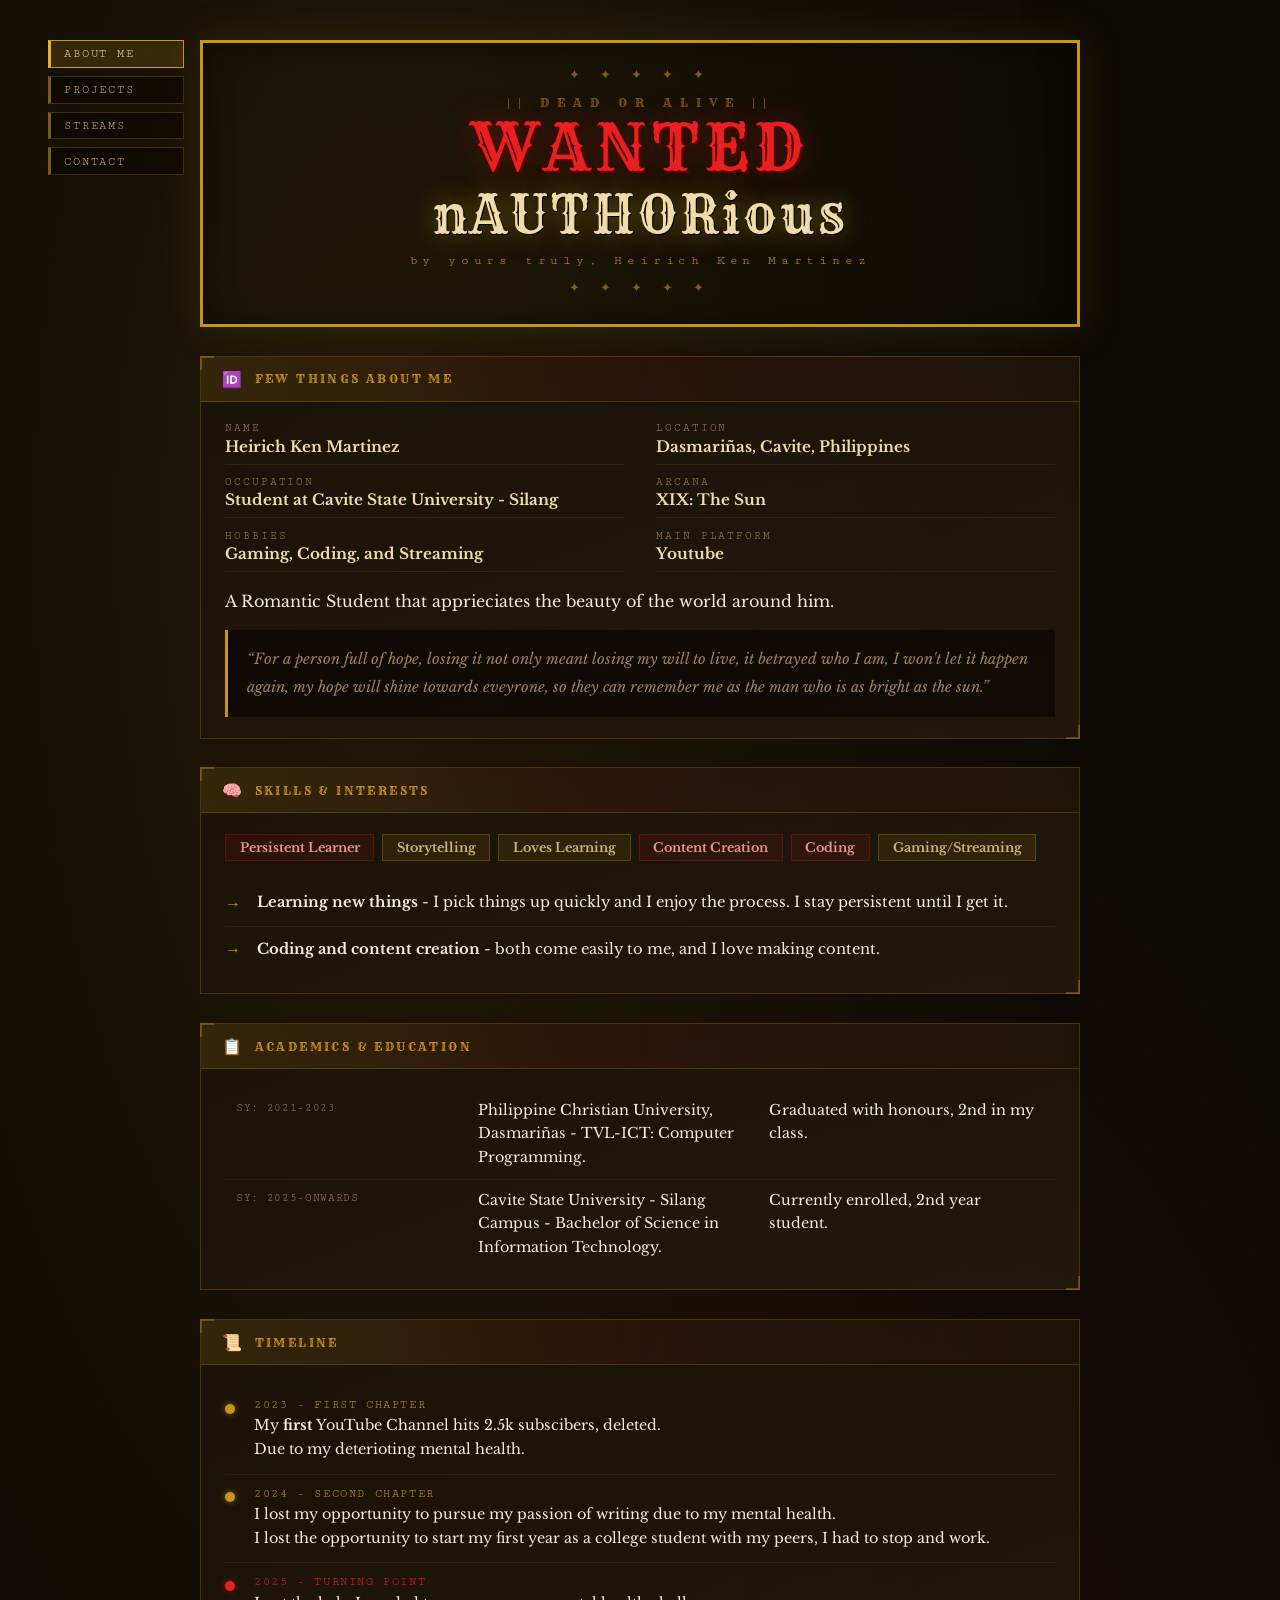
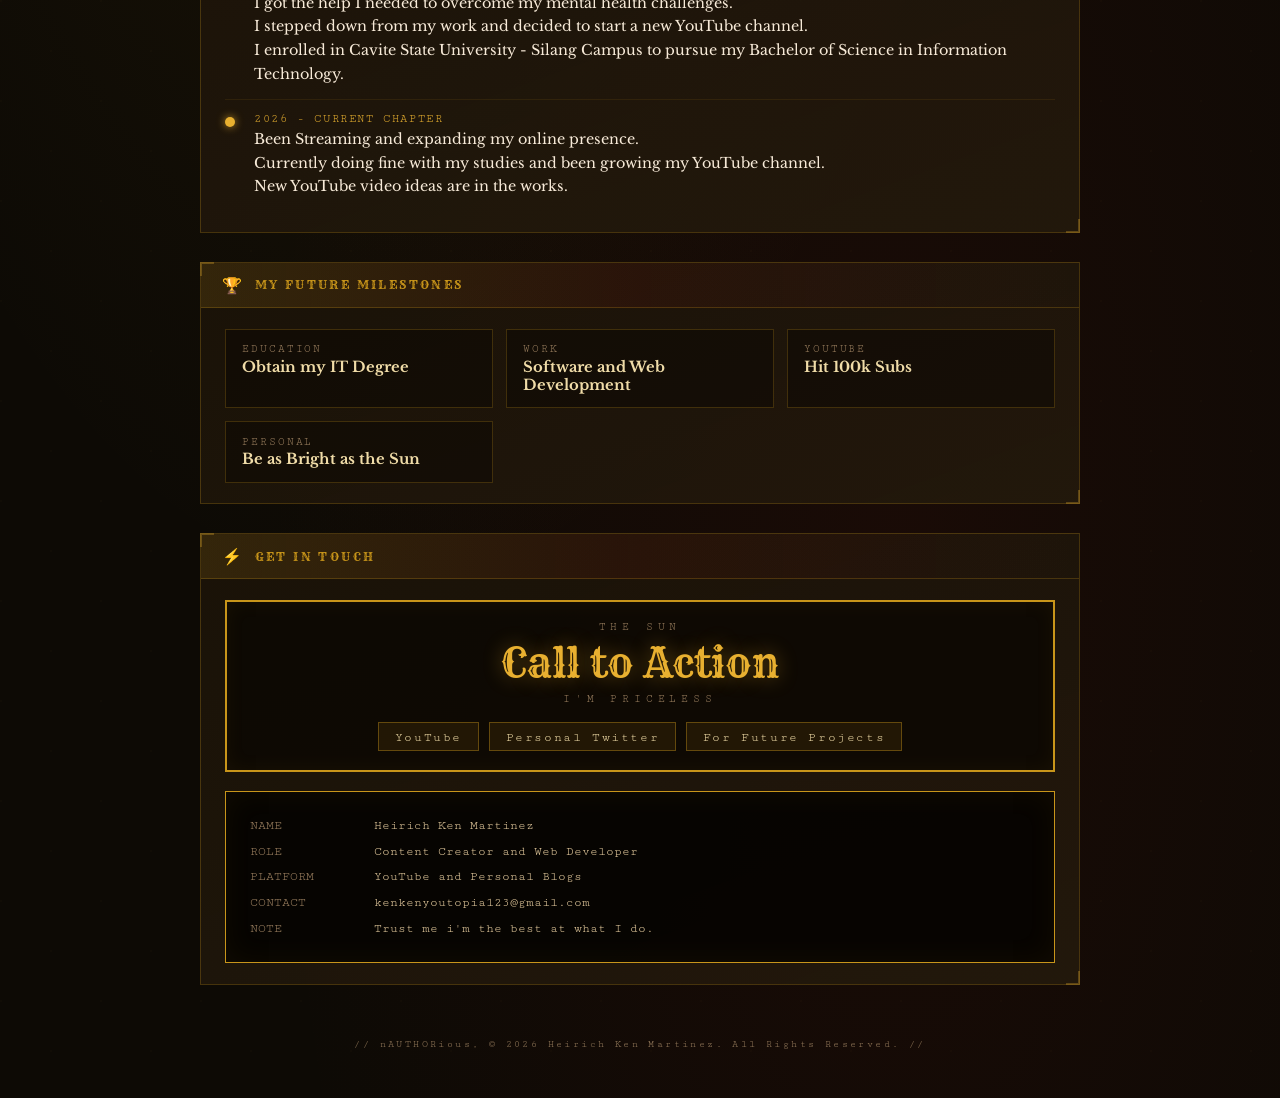
==== index.html @ 00040159 "Navigation Feature Added" ====
<!DOCTYPE html>
<html lang="en">

<head>
    <meta charset="UTF-8">
    <meta name="viewport" content="width=device-width, initial-scale=1.0">
    <title>nAUTHORious</title>
    <meta name="My Portfolio" content="Let's Start This Journey.">
    <link rel="preconnect" href="https://fonts.googleapis.com">
    <link rel="preconnect" href="https://fonts.gstatic.com" crossorigin>
    <link
        href="https://fonts.googleapis.com/css2?family=Rye&family=Libre+Baskerville:ital,wght@0,400;0,700;1,400&family=Cutive+Mono&display=swap"
        rel="stylesheet">
    <link rel="stylesheet" href="styles/style.css">
</head>

<body>
    <nav class="site-nav" aria-label="Main">
        <ul>
            <li><a href="index.html" aria-current="page">About Me</a></li>
            <li><a href="projects.html">Projects</a></li>
            <li><a href="streams.html">Streams</a></li>
            <li><a href="contact.html">Contact</a></li>
        </ul>
    </nav>
    <div class="container">

        <header class="Maker">
            <div class="tagline">|| Dead or Alive ||</div>
            <div class="Pazzaz">WANTED</div>
            <h1 class="author-title">nAUTHORious</h1>
            <div class="author">by yours truly, Heirich Ken Martinez</div>
        </header>
        <main class="stack">
            <section class="section" aria-labelledby="about-title">
                <div class="section-header">
                    <span class="section-icon" aria-hidden="true">🆔</span>
                    <h2 class="section-title" id="about-title">Few Things About Me</h2>
                </div>
                <div class="section-body">
                    <dl class="flex-grid info-grid">
                        <div class="info-row">
                            <dt class="info-label">Name</dt>
                            <dd class="info-value">Heirich Ken Martinez</dd>
                        </div>
                        <div class="info-row">
                            <dt class="info-label">Location</dt>
                            <dd class="info-value">Dasmariñas, Cavite, Philippines</dd>
                        </div>
                        <div class="info-row">
                            <dt class="info-label">Occupation</dt>
                            <dd class="info-value">Student at Cavite State University - Silang</dd>
                        </div>
                        <div class="info-row">
                            <dt class="info-label">Arcana</dt>
                            <dd class="info-value">XIX: The Sun</dd>
                        </div>
                        <div class="info-row">
                            <dt class="info-label">Hobbies</dt>
                            <dd class="info-value">Gaming, Coding, and Streaming</dd>
                        </div>
                        <div class="info-row">
                            <dt class="info-label">Main Platform</dt>
                            <dd class="info-value">Youtube</dd>
                        </div>
                    </dl>
                    <p class="body-text">A Romantic Student that apprieciates
                        the beauty of the world around him.</p>
                    <blockquote class="quote">“For a person full of hope, losing it not only meant losing my will to
                        live, it betrayed who I am, I won't let it happen again, my hope will shine towards eveyrone, so
                        they can remember me as the man who is as bright as the sun.”
                    </blockquote>
                </div>
            </section>
            <section class="section" aria-labelledby="skills-title">
                <div class="section-header">
                    <span class="section-icon" aria-hidden="true">🧠</span>
                    <h2 class="section-title" id="skills-title">Skills & Interests</h2>
                </div>
                <div class="section-body">
                    <ul class="pill-list">
                        <li class="pill pill--red">Persistent Learner</li>
                        <li class="pill">Storytelling</li>
                        <li class="pill">Loves Learning</li>
                        <li class="pill pill--red">Content Creation</li>
                        <li class="pill pill--red">Coding</li>
                        <li class="pill">Gaming/Streaming</li>
                    </ul>
                    <ul class="entry-list">
                        <li class="entry">
                            <span class="entry-bullet" aria-hidden="true">→</span>
                            <p class="entry-text"><strong>Learning new things</strong> - I pick things up quickly and I
                                enjoy the process. I stay persistent until I get it.</p>
                        </li>
                        <li class="entry">
                            <span class="entry-bullet" aria-hidden="true">→</span>
                            <p class="entry-text"><strong>Coding and content creation</strong> - both come easily to me,
                                and I love making content.</p>
                        </li>
                    </ul>
                </div>
            </section>
            <section class="section" aria-labelledby="details-title">
                <div class="section-header">
                    <span class="section-icon" aria-hidden="true">📋</span>
                    <h2 class="section-title" id="details-title">Academics & Education</h2>
                </div>
                <div class="section-body">
                    <dl class="spec-list">
                        <div class="spec-row">
                            <dt class="spec-key">SY: 2021-2023</dt>
                            <dd class="spec-val">Philippine Christian University, Dasmariñas - TVL-ICT: Computer
                                Programming.
                            </dd>
                            <dd class="spec-val">Graduated with honours, 2nd in my class.</dd>
                        </div>
                        <div class="spec-row">
                            <dt class="spec-key">SY: 2025-Onwards</dt>
                            <dd class="spec-val">Cavite State University - Silang Campus - Bachelor of Science in
                                Information Technology.</dd>
                            <dd class="spec-val">Currently enrolled, 2nd year student.</dd>
                        </div>
                    </dl>
                </div>
            </section>
            <section class="section" aria-labelledby="timeline-title">
                <div class="section-header">
                    <span class="section-icon" aria-hidden="true">📜</span>
                    <h2 class="section-title" id="timeline-title">Timeline</h2>
                </div>
                <div class="section-body">
                    <ol class="timeline">
                        <li class="timeline-item">
                            <span class="timeline-dot" aria-hidden="true"></span>
                            <div class="timeline-content">
                                <p class="timeline-label">2023 - First chapter</p>
                                <p class="timeline-desc">My <strong>first</strong> YouTube Channel hits 2.5k subscibers,
                                    deleted.</p>
                                <p class="timeline-desc">Due to my deterioting mental health.</p>
                            </div>
                        </li>
                        <li class="timeline-item">
                            <span class="timeline-dot" aria-hidden="true"></span>
                            <div class="timeline-content">
                                <p class="timeline-label">2024 - Second chapter</p>
                                <p class="timeline-desc">I lost my opportunity to pursue my passion of writing due to my
                                    mental health.</p>
                                <p class="timeline-desc">I lost the opportunity to start my first year as a college
                                    student with my peers, I had to stop and work.</p>
                            </div>
                        </li>
                        <li class="timeline-item timeline-item--red">
                            <span class="timeline-dot" aria-hidden="true"></span>
                            <div class="timeline-content">
                                <p class="timeline-label">2025 - Turning point</p>
                                <p class="timeline-desc">I got the help I needed to overcome my mental health
                                    challenges.</p>
                                <p class="timeline-desc">I stepped down from my work and decided to start a new YouTube
                                    channel.</p>
                                <p class="timeline-desc">I enrolled in Cavite State University - Silang Campus to pursue
                                    my Bachelor of Science in Information Technology.</p>
                            </div>
                        </li>
                        <li class="timeline-item timeline-item--bright">
                            <span class="timeline-dot" aria-hidden="true"></span>
                            <div class="timeline-content">
                                <p class="timeline-label">2026 - Current chapter</p>
                                <p class="timeline-desc">Been Streaming and expanding my online presence.</p>
                                <p class="timeline-desc">Currently doing fine with my studies and been growing my
                                    YouTube channel.</p>
                                <p class="timeline-desc">New YouTube video ideas are in the works.</p>
                            </div>
                        </li>
                    </ol>
                </div>
            </section>
            <section class="section" aria-labelledby="milestones-title">
                <div class="section-header">
                    <span class="section-icon" aria-hidden="true">🏆</span>
                    <h2 class="section-title" id="milestones-title">My Future Milestones</h2>
                </div>
                <div class="section-body">
                    <div class="flex-grid cols-3">
                        <div class="stat-card">
                            <p class="stat-label">Education</p>
                            <p class="stat-value">Obtain my IT Degree</p>
                        </div>
                        <div class="stat-card">
                            <p class="stat-label">Work</p>
                            <p class="stat-value">Software and Web Development</p>
                        </div>
                        <div class="stat-card">
                            <p class="stat-label">YouTube</p>
                            <p class="stat-value">Hit 100k Subs</p>
                        </div>
                        <div class="stat-card">
                            <p class="stat-label">Personal</p>
                            <p class="stat-value">Be as Bright as the Sun</p>
                        </div>
                    </div>
                </div>
            </section>
            <section class="section" aria-labelledby="contact-title">
                <div class="section-header">
                    <span class="section-icon" aria-hidden="true">⚡</span>
                    <h2 class="section-title" id="contact-title">Get in Touch</h2>
                </div>
                <div class="section-body">
                    <div class="cta-card">
                        <p class="cta-label">The Sun</p>
                        <p class="cta-title">Call to Action</p>
                        <p class="cta-label">I'm Priceless</p>
                        <div class="link-row">
                            <a class="link-btn" href="https://www.youtube.com/@nAUTHORious" target="_blank"
                                rel="noopener noreferrer">YouTube</a>
                            <a class="link-btn" href="https://x.com/The_Author_Ruin" target="_blank"
                                rel="noopener noreferrer">Personal Twitter</a>
                            <a class="link-btn" href="https://github.com/nAUTHORious" target="_blank"
                                rel="noopener noreferrer">For Future Projects</a>
                        </div>
                    </div>
                    <dl class="ref-card">
                        <div class="ref-row">
                            <dt class="ref-key">Name</dt>
                            <dd class="ref-val">Heirich Ken Martinez</dd>
                        </div>
                        <div class="ref-row">
                            <dt class="ref-key">Role</dt>
                            <dd class="ref-val">Content Creator and Web Developer</dd>
                        </div>
                        <div class="ref-row">
                            <dt class="ref-key">Platform</dt>
                            <dd class="ref-val">YouTube and Personal Blogs</dd>
                        </div>
                        <div class="ref-row">
                            <dt class="ref-key">Contact</dt>
                            <dd class="ref-val">kenkenyoutopia123@gmail.com</dd>
                        </div>
                        <div class="ref-row">
                            <dt class="ref-key">Note</dt>
                            <dd class="ref-val">Trust me i'm the best at what I do.</dd>
                        </div>
                    </dl>
                </div>
            </section>
        </main>
        <footer class="footer">// nAUTHORious, © 2026 Heirich Ken Martinez. All Rights Reserved. //</footer>
    </div>
</body>

</html>
---- styles/style.css ----
:root {
    --parchment-dark: #0d0a05;
    --parchment-mis: #1a1208;
    --parchment-panel: #2c1f0e;
    --gold: #c8951a;
    --gold-bright: #e8b030;
    --gold-dim: #7a5c18;
    --cream: #f0dca8;
    --cream-dim: #c8b07a;
    --cream-soft: #e8cea0;
    --ink: #f7ead8;
    --ink-dim: #9c8060;
    --red: #c01818;
    --red-bright: #e82020;
    --red-soft: #e89090;
    --border: rgba(200, 149, 26, 0.25);

    --font-display: 'Rye', Georgia, serif;
    --font-body: 'Libre Baskerville', Georgia, serif;
    --font-mono: 'Cutive Mono', 'Courier New', monospace;

    --max-width: 880px;
    --gap: 1.8rem;
}


@media (max-width: 720px) {
    .flex-grid.cols-3 {
        --cols: 2;
    }
}

@media (min-width: 1200px) {
    body {
        padding-top: 2.5rem;
    }

    nav.site-nav {
        position: fixed;
        top: 2.5rem;
        left: calc(50% - var(--max-width) / 2 - 1rem - 8.5rem);
        width: 8.5rem;
        margin: 0;
    }

    nav.site-nav ul {
        flex-direction: column;
        flex-wrap: nowrap;
        justify-content: flex-start;
    }
}

@media (min-width: 1280px) {
    body {
        padding-top: 2.5rem;
    }

    .site-nav {
        position: fixed;
        top: 2.5rem;
        left: calc(50% - var(--max-width) / 2 - 1.5rem - 9.5rem);
        width: 9.5rem;
        margin: 0;
        padding: 0;
        overflow: visible;
        border: 0;
        background: none;
    }

    .site-nav ul {
        flex-direction: column;
        width: auto;
        margin: 0;
    }

    .section {
        scroll-margin-top: 1rem;
    }
}

@media (max-width: 520px) {

    .flex-grid,
    .flex-grid.cols-3 {
        --cols: 1;
    }

    .section-body {
        padding: 1rem;
    }

    .banner-subtitle,
    .banner-tagline {
        letter-spacing: 0.15rem;
    }
}

@media (prefers-reduced-motion: reduce) {
    html {
        scroll-behavior: auto;
    }

    * {
        transition: none !important;
    }
}

*,
*::before,
*::after {
    margin: 0;
    padding: 0;
    box-sizing: border-box;
}

html {
    scroll-behavior: smooth;
}

body {
    display: flex;
    flex-direction: column;
    min-height: 100vh;
    padding: 2.5rem 1rem;
    background-color: var(--parchment-dark);
    background-image:
        radial-gradient(ellipse at 30% 20%, rgba(200, 149, 26, 0.1) 0%, transparent 55%),
        radial-gradient(ellipse at 70% 80%, rgba(192, 24, 24, 0.07) 0%, transparent 50%),
        url("data:image/svg+xml,%3Csvg width='100' height='100' viewBox='0 0 100 100' xmlns='http://www.w3.org/2000/svg'%3E%3Cg fill='%23c8951a' fill-opacity='0.02'%3E%3Crect x='0' y='0' width='2' height='2'/%3E%3Crect x='50' y='50' width='2' height='2'/%3E%3C/g%3E%3C/svg%3E");
    color: var(--ink);
    font-family: var(--font-body);
    overflow-wrap: break-word;
    padding-top: 0;
}

nav.site-nav a {
    background: transparent;
}

/* ---------- Navigation ---------- */
/* Default (mobile and tablet): normal bar at the top, transparent */
body {
    padding-top: 1rem;
}

nav.site-nav {
    position: static;
    margin: 0 0 1.5rem;
    padding: 0;
    border: 0;
    background: transparent;
}

nav.site-nav ul {
    display: flex;
    flex-wrap: wrap;
    justify-content: center;
    gap: 0.5rem;
    list-style: none;
}

nav.site-nav a {
    display: block;
    padding: 0.4rem 0.8rem;
    border: 1px solid var(--border);
    border-left: 3px solid var(--gold-dim);
    background: rgba(10, 7, 2, 0.6);
    font-family: var(--font-mono);
    font-size: 0.75rem;
    letter-spacing: 0.12rem;
    text-transform: uppercase;
    text-decoration: none;
    white-space: nowrap;
    color: var(--cream-dim);
    transition: background 0.2s, border-color 0.2s, color 0.2s;
}

nav.site-nav a:hover,
nav.site-nav a:focus-visible {
    border-color: var(--gold);
    border-left-color: var(--gold-bright);
    background: rgba(200, 149, 26, 0.12);
    color: var(--cream);
}

nav.site-nav a[aria-current="page"] {
    border-color: var(--gold);
    border-left-color: var(--gold-bright);
    background: rgba(200, 149, 26, 0.18);
    color: var(--cream);
}

/* Desktop: sidebar in the left margin */
@media (min-width: 1200px) {
    body {
        padding-top: 2.5rem;
    }

    nav.site-nav {
        position: fixed;
        top: 2.5rem;
        left: calc(50% - var(--max-width) / 2 - 1rem - 8.5rem);
        width: 8.5rem;
        margin: 0;
    }

    nav.site-nav ul {
        flex-direction: column;
        flex-wrap: nowrap;
        justify-content: flex-start;
    }
}

*,
*::before,
*::after {
    margin: 0;
    padding: 0;
    box-sizing: border-box;
}

html {
    scroll-behavior: smooth;
}

body {
    display: flex;
    flex-direction: column;
    min-height: 100vh;
    padding: 2.5rem 1rem;
    background-color: var(--parchment-dark);
    background-image:
        radial-gradient(ellipse at 30% 20%, rgba(200, 149, 26, 0.1) 0%, transparent 55%),
        radial-gradient(ellipse at 70% 80%, rgba(192, 24, 24, 0.07) 0%, transparent 50%),
        url("data:image/svg+xml,%3Csvg width='100' height='100' viewBox='0 0 100 100' xmlns='http://www.w3.org/2000/svg'%3E%3Cg fill='%23c8951a' fill-opacity='0.02'%3E%3Crect x='0' y='0' width='2' height='2'/%3E%3Crect x='50' y='50' width='2' height='2'/%3E%3C/g%3E%3C/svg%3E");
    color: var(--ink);
    font-family: var(--font-body);
    overflow-wrap: break-word;
}

.container,
.stack {
    display: flex;
    flex-direction: column;
    gap: var(--gap);
}

.container {
    flex: 1;
    width: 100%;
    max-width: var(--max-width);
    margin: 0 auto;
}

a {
    color: var(--gold-bright);
}

a:hover {
    color: var(--cream);
}

:focus-visible {
    outline: 2px solid var(--gold-bright);
    outline-offset: 3px;
}

img {
    display: block;
    max-width: 100%;
    height: auto;
}

.flex-grid {
    --cols: 2;
    --gap-x: 0.8rem;
    --gap-y: 0.8rem;
    display: flex;
    flex-wrap: wrap;
    gap: var(--gap-y) var(--gap-x);
}

.flex-grid.cols-3 {
    --cols: 3;
}

.flex-grid>* {
    flex: 0 0 calc((100% - (var(--cols) - 1) * var(--gap-x)) / var(--cols));
    min-width: 0;
}

.Maker {
    display: flex;
    flex-direction: column;
    align-items: center;
    text-align: center;
    padding: 1.5rem 1rem 1.8rem;
    border: 3px solid var(--gold);
    background: linear-gradient(180deg, var(--parchment-panel), var(--parchment-mid));
    box-shadow: 0 0 40px rgba(200, 149, 26, 0.15), inset 0 0 30px rgba(0, 0, 0, 0.4);
}

.Maker::before,
.Maker::after {
    content: '✦ ✦ ✦ ✦ ✦';
    content: '✦ ✦ ✦ ✦ ✦' / '';
    font-size: 0.8rem;
    letter-spacing: 0.5rem;
    color: var(--gold);
    opacity: 0.6;
}

.Maker::before {
    margin-bottom: 0.8rem;
}

.Maker::after {
    margin-top: 0.8rem;
}

.tagline {
    margin-bottom: 0.3rem;
    font-family: var(--font-display);
    font-size: 0.75rem;
    letter-spacing: 0.5rem;
    text-transform: uppercase;
    color: var(--gold-dim);
}

.Pazzaz {
    margin-bottom: 0.2rem;
    font-family: var(--font-display);
    font-size: clamp(2rem, 8vw, 4rem);
    line-height: 1;
    letter-spacing: 0.08em;
    color: var(--red-bright);
    text-shadow: 2px 2px 0 #600, 0 0 30px rgba(200, 24, 24, 0.4);
}

.author-title {
    font-family: var(--font-display);
    font-size: clamp(1.8rem, 5vw, 3.2rem);
    font-weight: 400;
    letter-spacing: 0.06em;
    color: var(--cream);
    text-shadow: 1px 1px 0 #000, 0 0 25px rgba(200, 149, 26, 0.5);
}

.author {
    margin-top: 0.4rem;
    font-family: var(--font-mono);
    font-size: 0.8rem;
    letter-spacing: 0.3rem;
    color: var(--gold);
}

.section {
    position: relative;
    border: 1px solid var(--border);
    background: linear-gradient(160deg, rgba(26, 18, 8, 0.95), rgba(36, 26, 12, 0.85));
    transition: box-shadow 0.3s;
}

.section:hover {
    box-shadow: 0 0 20px rgba(200, 149, 26, 0.1);
}

.section::before,
.section::after {
    content: '';
    position: absolute;
    width: 14px;
    height: 14px;
    border: solid var(--gold-bright);
    opacity: 0.3;
    transition: opacity 0.3s;
    pointer-events: none;
}

.section::before {
    top: -1px;
    left: -1px;
    border-width: 2px 0 0 2px;
}

.section::after {
    bottom: -1px;
    right: -1px;
    border-width: 0 2px 2px 0;
}

.section:hover::before,
.section:hover::after {
    opacity: 1;
}

.section-header {
    display: flex;
    align-items: center;
    gap: 0.8rem;
    padding: 0.75rem 1.3rem;
    border-bottom: 1px solid var(--border);
    background: linear-gradient(90deg, rgba(200, 149, 26, 0.15), rgba(192, 24, 24, 0.08), transparent);
}

.section-icon {
    flex-shrink: 0;
    font-size: 1rem;
}

.section-title {
    font-family: var(--font-display);
    font-size: 0.75rem;
    font-weight: 400;
    letter-spacing: 0.15rem;
    text-transform: uppercase;
    color: var(--gold);
}

.badge {
    margin-left: auto;
    padding: 0.15rem 0.5rem;
    border: 1px solid rgba(232, 176, 48, 0.4);
    background: rgba(232, 176, 48, 0.1);
    font-family: var(--font-mono);
    font-size: 0.65rem;
    letter-spacing: 0.15rem;
    text-transform: uppercase;
    color: var(--gold-bright);
}

.section-body {
    display: flex;
    flex-direction: column;
    gap: 1.2rem;
    padding: 1.3rem 1.5rem;
}

.info-grid {
    --gap-x: 2rem;
    --gap-y: 0.7rem;
}

.info-row {
    padding-bottom: 0.5rem;
    border-bottom: 1px solid rgba(200, 149, 26, 0.12);
}

.info-label,
.stat-label,
.spec-key {
    font-family: var(--font-mono);
    font-size: 0.7rem;
    letter-spacing: 0.12rem;
    text-transform: uppercase;
    color: var(--ink-dim);
}

.info-label,
.stat-label {
    margin-bottom: 0.15rem;
}

.info-value {
    font-size: 0.95rem;
    font-weight: 700;
    color: var(--cream);
}

.quote {
    padding: 1rem 1.2rem;
    border-left: 3px solid var(--gold);
    background: rgba(5, 3, 1, 0.6);
    font-size: 0.92rem;
    font-style: italic;
    line-height: 1.85;
    color: var(--ink-dim);
}

.pill-list {
    display: flex;
    flex-wrap: wrap;
    gap: 0.5rem;
    list-style: none;
}

.pill {
    padding: 0.3rem 0.85rem;
    border: 1px solid rgba(200, 149, 26, 0.3);
    background: rgba(200, 149, 26, 0.1);
    font-size: 0.8rem;
    font-weight: 700;
    color: var(--cream-dim);
    transition: background 0.2s, border-color 0.2s, color 0.2s;
}

.pill:hover {
    border-color: var(--gold);
    background: rgba(200, 149, 26, 0.2);
    color: var(--cream);
}

.pill--red {
    border-color: rgba(192, 24, 24, 0.3);
    background: rgba(192, 24, 24, 0.1);
    color: var(--red-soft);
}

.pill--red:hover {
    border-color: var(--red-bright);
    background: rgba(192, 24, 24, 0.2);
    color: var(--red-soft);
}

.entry-list {
    display: flex;
    flex-direction: column;
    list-style: none;
}

.entry {
    display: flex;
    gap: 1rem;
    padding: 0.65rem 0;
    border-bottom: 1px solid rgba(200, 149, 26, 0.1);
}

.entry:last-child {
    border-bottom: none;
}

.entry-bullet {
    flex-shrink: 0;
    margin-top: 0.15rem;
    color: var(--gold);
}

.entry-text {
    flex: 1 1 0;
    min-width: 0;
    font-size: 0.92rem;
    line-height: 1.7;
}

.spec-list {
    display: flex;
    flex-direction: column;
}

.spec-row {
    display: flex;
    flex-wrap: wrap;
    gap: 0.2rem 1rem;
    padding: 0.55rem 0.7rem;
    border-bottom: 1px solid rgba(200, 149, 26, 0.08);
    line-height: 1.65;
}

.spec-row:last-child {
    border-bottom: none;
}

.spec-key {
    flex: 0 0 28%;
    min-width: 8rem;
    letter-spacing: 0.04rem;
}

.spec-val {
    flex: 1 1 14rem;
    font-size: 0.9rem;
}

/* timeline: add --red or --bright to an item for an accent dot */
.timeline {
    display: flex;
    flex-direction: column;
    list-style: none;
}

.timeline-item {
    display: flex;
    gap: 1.2rem;
    padding: 0.75rem 0;
    border-bottom: 1px solid rgba(200, 149, 26, 0.1);
}

.timeline-item:last-child {
    border-bottom: none;
}

.timeline-dot {
    flex-shrink: 0;
    width: 10px;
    height: 10px;
    margin-top: 0.35rem;
    border-radius: 50%;
    background: var(--gold);
    box-shadow: 0 0 6px rgba(200, 149, 26, 0.6);
}

.timeline-content {
    flex: 1 1 0;
    min-width: 0;
}

.timeline-label {
    margin-bottom: 0.2rem;
    font-family: var(--font-mono);
    font-size: 0.75rem;
    letter-spacing: 0.1rem;
    text-transform: uppercase;
    color: var(--gold);
}

.timeline-desc {
    font-size: 0.9rem;
    line-height: 1.65;
}

.timeline-item--red .timeline-dot {
    background: var(--red-bright);
    box-shadow: 0 0 6px rgba(200, 24, 24, 0.6);
}

.timeline-item--red .timeline-label {
    color: var(--red-bright);
}

.timeline-item--bright .timeline-dot {
    background: var(--gold-bright);
    box-shadow: 0 0 8px rgba(232, 176, 48, 0.8);
}

.timeline-item--bright .timeline-label {
    color: var(--gold-bright);
}

.stat-card {
    padding: 0.85rem 1rem;
    border: 1px solid var(--border);
    background: rgba(10, 7, 2, 0.5);
}

.stat-value {
    font-size: 0.92rem;
    font-weight: 700;
    color: var(--cream);
}

.cta-card {
    display: flex;
    flex-direction: column;
    align-items: center;
    gap: 0.3rem;
    padding: 1.2rem 1.5rem;
    border: 2px solid var(--gold);
    background: rgba(10, 7, 2, 0.8);
    box-shadow: inset 0 0 20px rgba(200, 149, 26, 0.06);
    text-align: center;
}

.cta-label {
    font-family: var(--font-mono);
    font-size: 0.7rem;
    letter-spacing: 0.3rem;
    text-transform: uppercase;
    color: var(--ink-dim);
}

.cta-title {
    font-family: var(--font-display);
    font-size: clamp(1.5rem, 4vw, 2.5rem);
    color: var(--gold-bright);
    text-shadow: 0 0 20px rgba(232, 176, 48, 0.4);
}

.link-row {
    display: flex;
    flex-wrap: wrap;
    justify-content: center;
    gap: 0.6rem;
    margin-top: 0.8rem;
}

.link-btn {
    padding: 0.4rem 1rem;
    border: 1px solid rgba(200, 149, 26, 0.4);
    background: rgba(200, 149, 26, 0.1);
    font-family: var(--font-mono);
    font-size: 0.8rem;
    letter-spacing: 0.1rem;
    text-decoration: none;
    color: var(--cream);
    transition: background 0.2s, border-color 0.2s;
}

.link-btn:hover {
    border-color: var(--gold-bright);
    background: rgba(200, 149, 26, 0.25);
    color: var(--cream);
}

.ref-card {
    display: flex;
    flex-direction: column;
    padding: 1.3rem 1.5rem;
    border: 1px solid var(--gold);
    background: rgba(5, 3, 1, 0.92);
    box-shadow: inset 0 0 30px rgba(200, 149, 26, 0.06);
    font-family: var(--font-mono);
    font-size: 0.8rem;
    line-height: 2;
}

.ref-row {
    display: flex;
    flex-wrap: wrap;
    gap: 0 1.5ch;
}

.ref-key {
    flex: 0 0 14ch;
    text-transform: uppercase;
    color: var(--ink-dim);
}

.ref-val {
    flex: 1 1 20ch;
    min-width: 0;
    color: var(--cream-soft);
}

.footer {
    margin-top: auto;
    padding: 1.5rem 0 0.5rem;
    text-align: center;
    font-family: var(--font-mono);
    font-size: 0.65rem;
    letter-spacing: 0.15rem;
    color: var(--ink-dim);
}
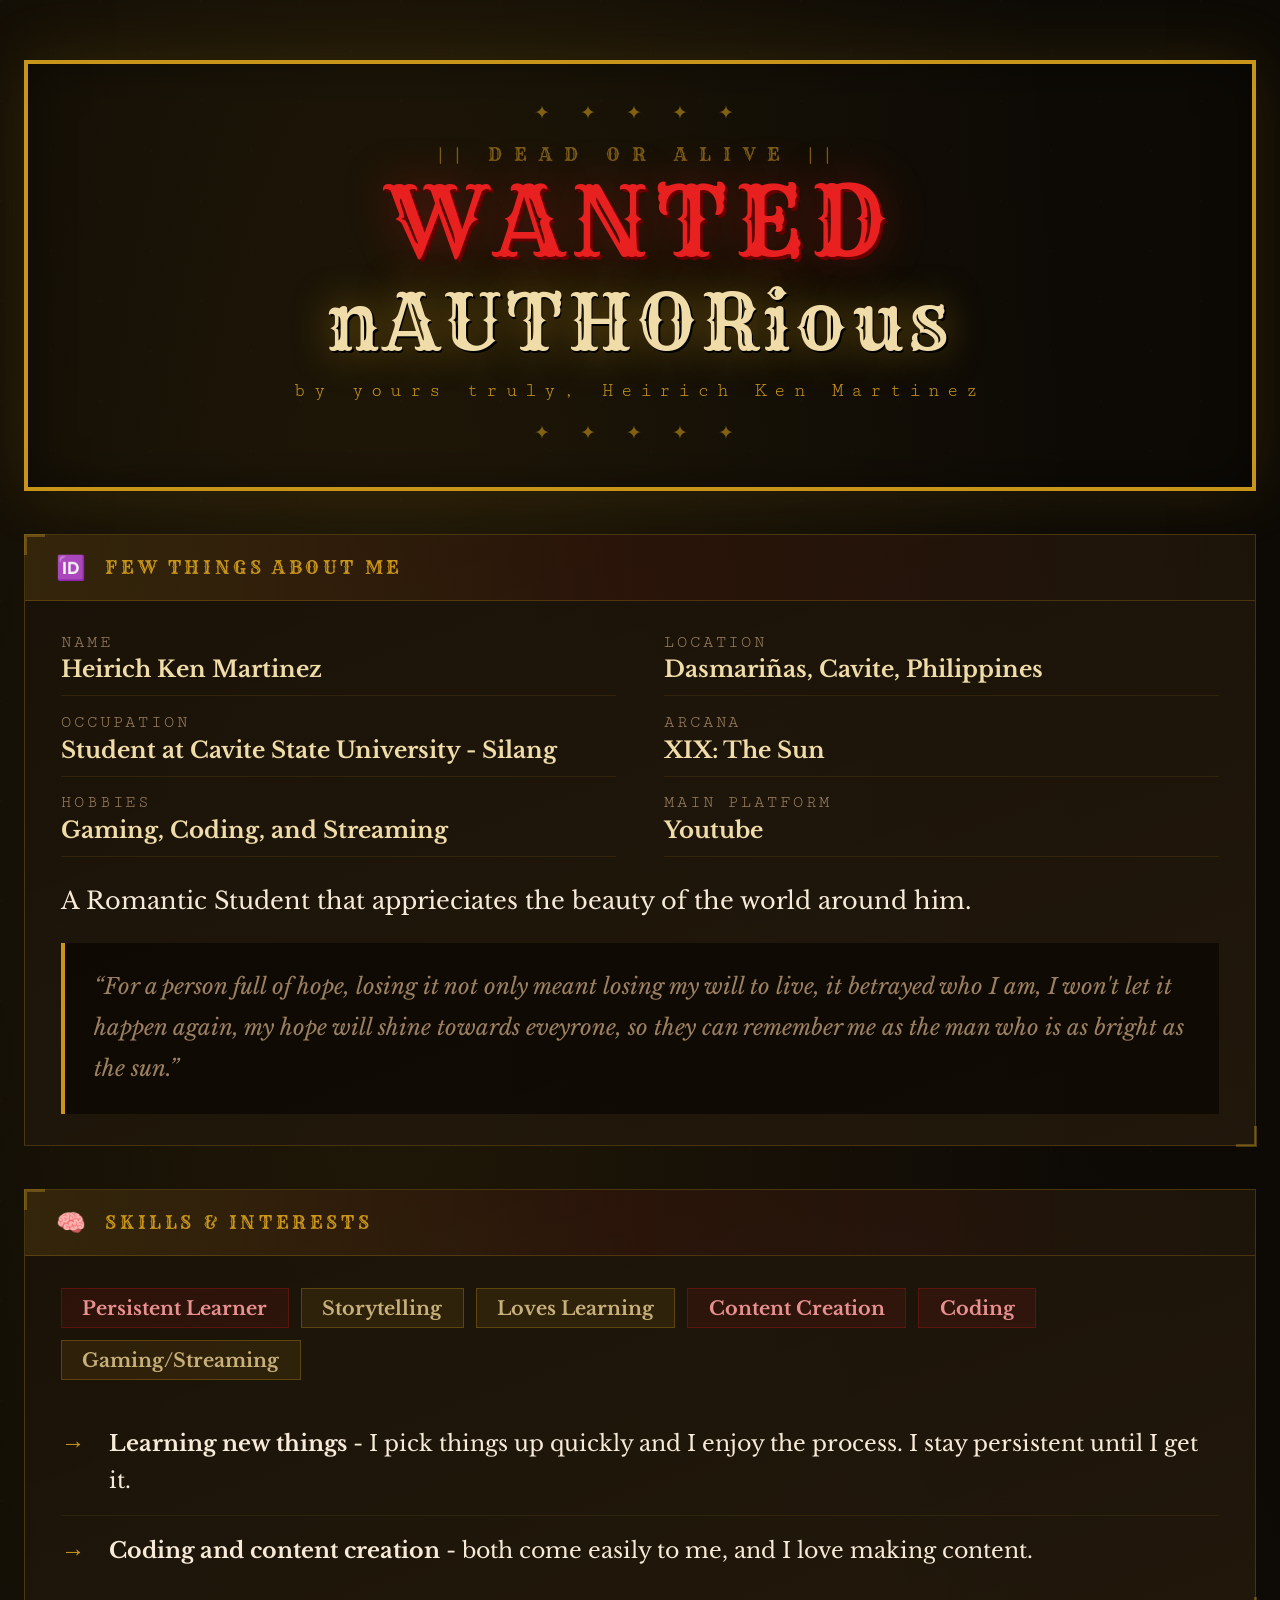
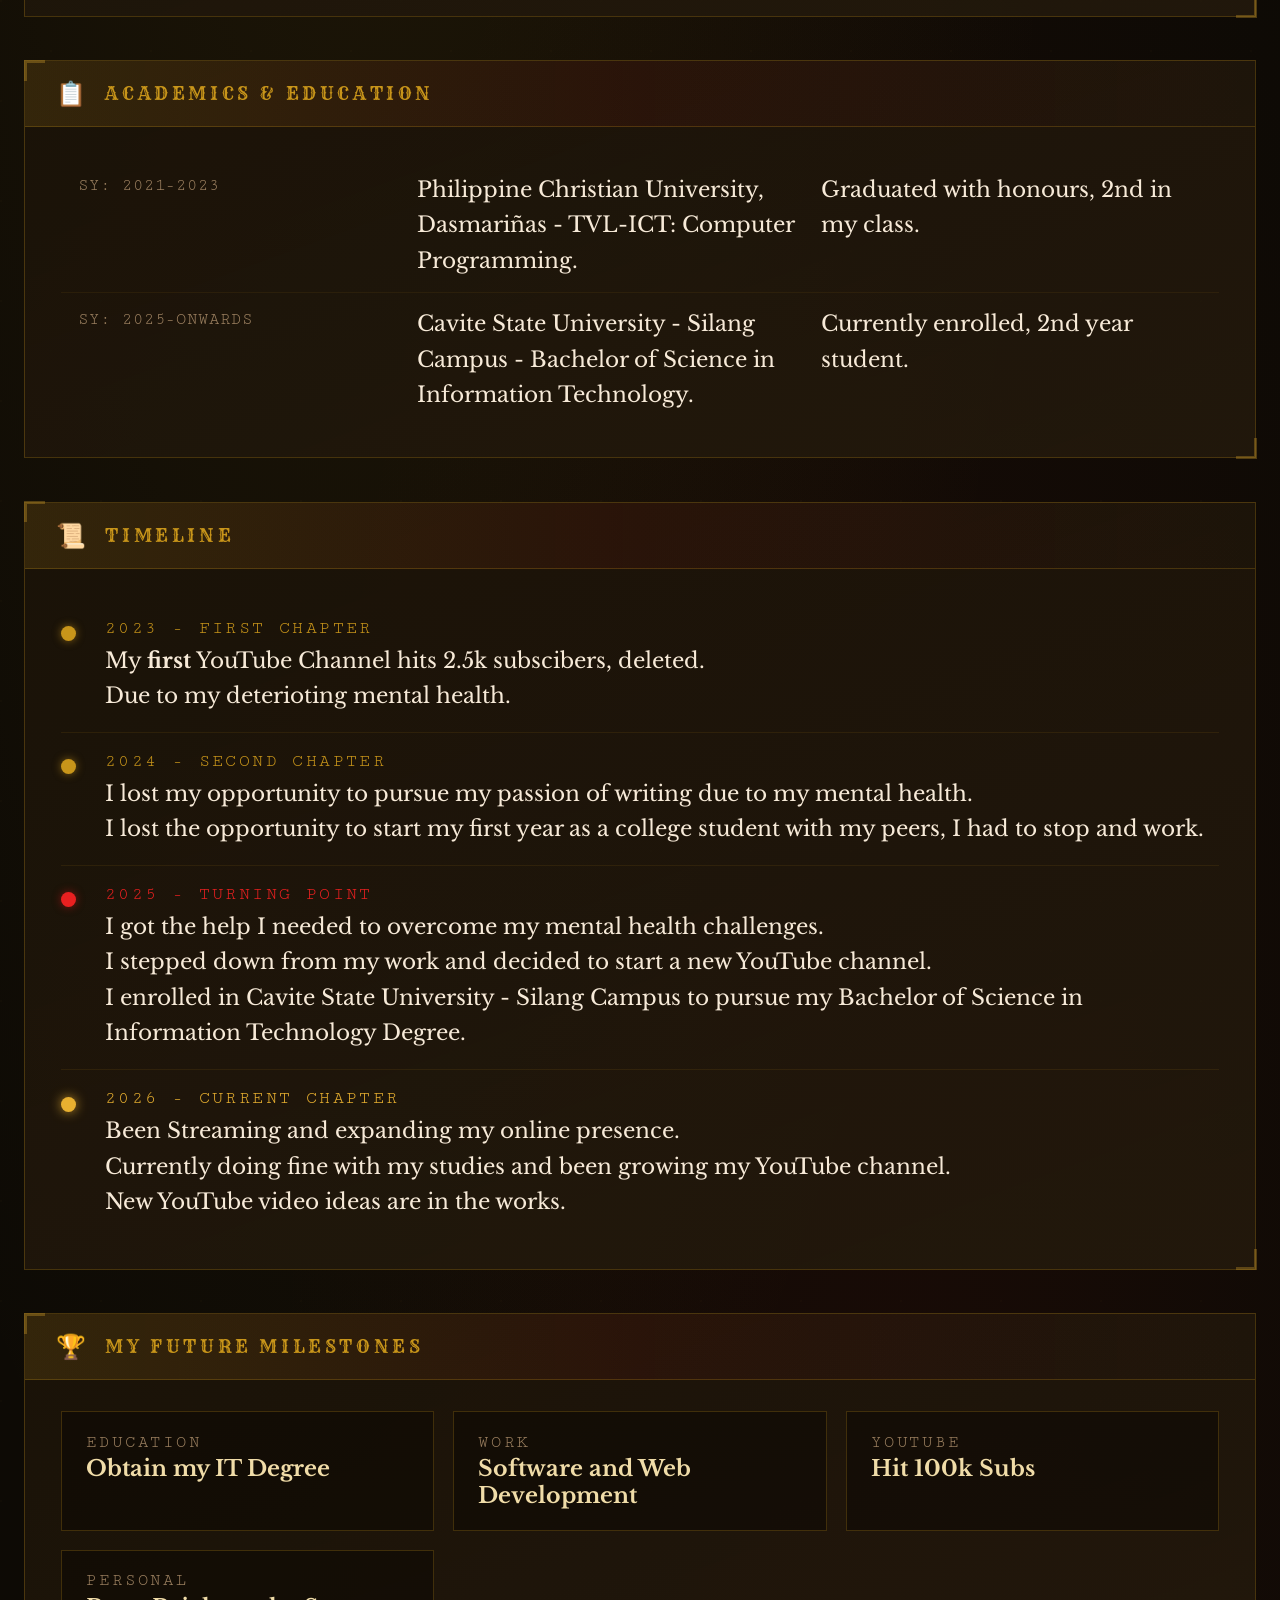
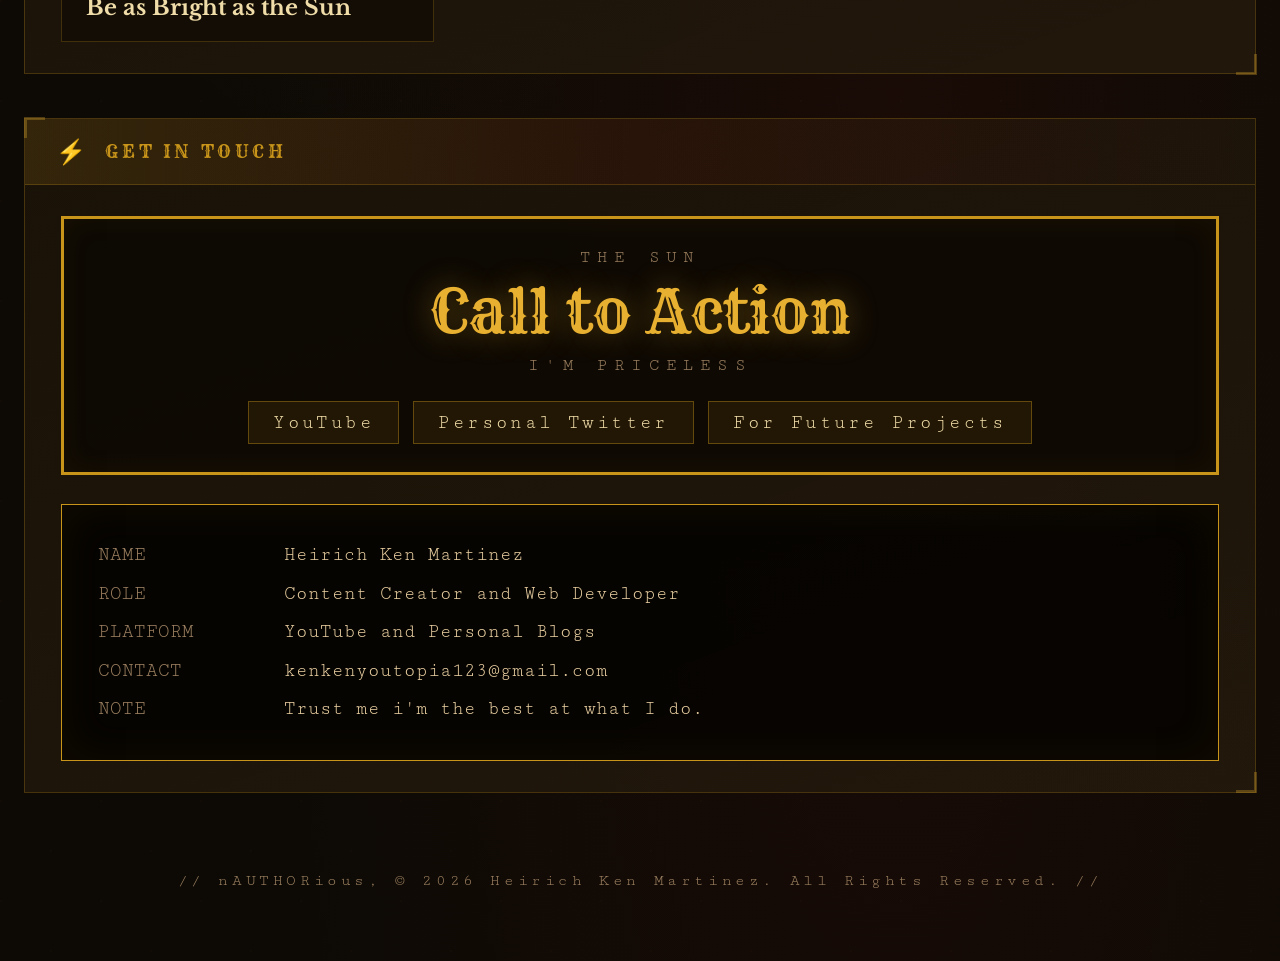
==== commit ada100f5: "Socials Page Added" ====
--- a/index.html
+++ b/index.html
@@ -4,7 +4,7 @@
 <head>
     <meta charset="UTF-8">
     <meta name="viewport" content="width=device-width, initial-scale=1.0">
-    <title>nAUTHORious</title>
+    <title>About Me | nAUTHORious</title>
     <meta name="My Portfolio" content="Let's Start This Journey.">
     <link rel="preconnect" href="https://fonts.googleapis.com">
     <link rel="preconnect" href="https://fonts.gstatic.com" crossorigin>
@@ -15,12 +15,13 @@
 </head>
 
 <body>
+
     <nav class="site-nav" aria-label="Main">
         <ul>
             <li><a href="index.html" aria-current="page">About Me</a></li>
             <li><a href="projects.html">Projects</a></li>
             <li><a href="streams.html">Streams</a></li>
-            <li><a href="contact.html">Contact</a></li>
+            <li><a href="socials.html">Socials</a></li>
         </ul>
     </nav>
     <div class="container">
@@ -158,7 +159,7 @@
                                 <p class="timeline-desc">I stepped down from my work and decided to start a new YouTube
                                     channel.</p>
                                 <p class="timeline-desc">I enrolled in Cavite State University - Silang Campus to pursue
-                                    my Bachelor of Science in Information Technology.</p>
+                                    my Bachelor of Science in Information Technology Degree.</p>
                             </div>
                         </li>
                         <li class="timeline-item timeline-item--bright">
--- a/styles/style.css
+++ b/styles/style.css
@@ -19,7 +19,7 @@
     --font-body: 'Libre Baskerville', Georgia, serif;
     --font-mono: 'Cutive Mono', 'Courier New', monospace;
 
-    --max-width: 880px;
+    --max-width: 55rem;
     --gap: 1.8rem;
 }
 
@@ -43,6 +43,10 @@
         margin: 0;
     }
 
+    html {
+        zoom: 1.5;
+    }
+
     nav.site-nav ul {
         flex-direction: column;
         flex-wrap: nowrap;
@@ -50,33 +54,6 @@
     }
 }
 
-@media (min-width: 1280px) {
-    body {
-        padding-top: 2.5rem;
-    }
-
-    .site-nav {
-        position: fixed;
-        top: 2.5rem;
-        left: calc(50% - var(--max-width) / 2 - 1.5rem - 9.5rem);
-        width: 9.5rem;
-        margin: 0;
-        padding: 0;
-        overflow: visible;
-        border: 0;
-        background: none;
-    }
-
-    .site-nav ul {
-        flex-direction: column;
-        width: auto;
-        margin: 0;
-    }
-
-    .section {
-        scroll-margin-top: 1rem;
-    }
-}
 
 @media (max-width: 520px) {
 
@@ -105,17 +82,7 @@
     }
 }
 
-*,
-*::before,
-*::after {
-    margin: 0;
-    padding: 0;
-    box-sizing: border-box;
-}
-
-html {
-    scroll-behavior: smooth;
-}
+/*About Me/Main*/
 
 body {
     display: flex;
@@ -130,17 +97,12 @@
     color: var(--ink);
     font-family: var(--font-body);
     overflow-wrap: break-word;
-    padding-top: 0;
+    padding-top: 1rem;
+    ;
 }
 
 nav.site-nav a {
     background: transparent;
-}
-
-/* ---------- Navigation ---------- */
-/* Default (mobile and tablet): normal bar at the top, transparent */
-body {
-    padding-top: 1rem;
 }
 
 nav.site-nav {
@@ -190,7 +152,6 @@
     color: var(--cream);
 }
 
-/* Desktop: sidebar in the left margin */
 @media (min-width: 1200px) {
     body {
         padding-top: 2.5rem;
@@ -222,22 +183,6 @@
 html {
     scroll-behavior: smooth;
 }
-
-body {
-    display: flex;
-    flex-direction: column;
-    min-height: 100vh;
-    padding: 2.5rem 1rem;
-    background-color: var(--parchment-dark);
-    background-image:
-        radial-gradient(ellipse at 30% 20%, rgba(200, 149, 26, 0.1) 0%, transparent 55%),
-        radial-gradient(ellipse at 70% 80%, rgba(192, 24, 24, 0.07) 0%, transparent 50%),
-        url("data:image/svg+xml,%3Csvg width='100' height='100' viewBox='0 0 100 100' xmlns='http://www.w3.org/2000/svg'%3E%3Cg fill='%23c8951a' fill-opacity='0.02'%3E%3Crect x='0' y='0' width='2' height='2'/%3E%3Crect x='50' y='50' width='2' height='2'/%3E%3C/g%3E%3C/svg%3E");
-    color: var(--ink);
-    font-family: var(--font-body);
-    overflow-wrap: break-word;
-}
-
 .container,
 .stack {
     display: flex;
@@ -571,7 +516,6 @@
     font-size: 0.9rem;
 }
 
-/* timeline: add --red or --bright to an item for an accent dot */
 .timeline {
     display: flex;
     flex-direction: column;
@@ -739,4 +683,104 @@
     font-size: 0.65rem;
     letter-spacing: 0.15rem;
     color: var(--ink-dim);
+}
+
+/* Socials */
+
+.social-grid {
+    display: flex;
+    flex-wrap: wrap;
+    gap: 0.8rem;
+    list-style: none;
+}
+
+.social-grid>li {
+    flex: 1 1 14rem;
+    display: flex;
+}
+
+.social-grid>li.social-wide {
+    flex-basis: 100%;
+}
+
+.social-link {
+    display: flex;
+    flex: 1;
+    align-items: center;
+    gap: 0.9rem;
+    min-width: 0;
+    padding: 0.85rem 1rem;
+    border: 1px solid var(--border);
+    background: rgba(10, 7, 2, 0.5);
+    text-decoration: none;
+    color: inherit;
+    transition: background 0.2s, border-color 0.2s;
+}
+
+.social-link:hover,
+.social-link:focus-visible {
+    border-color: var(--gold);
+    background: rgba(200, 149, 26, 0.12);
+}
+
+.social-icon {
+    display: flex;
+    flex: 0 0 2.6rem;
+    align-items: center;
+    justify-content: center;
+    height: 2.6rem;
+    border: 1px solid var(--gold-dim);
+    background: rgba(200, 149, 26, 0.1);
+    font-family: var(--font-display);
+    font-size: 0.8rem;
+    color: var(--gold-bright);
+}
+
+.social-text {
+    display: flex;
+    flex: 1 1 0;
+    flex-direction: column;
+    min-width: 0;
+}
+
+.social-name {
+    font-size: 0.95rem;
+    font-weight: 700;
+    color: var(--cream);
+}
+
+.social-handle {
+    font-family: var(--font-mono);
+    font-size: 0.75rem;
+    letter-spacing: 0.06rem;
+    color: var(--ink-dim);
+}
+
+.social-desc {
+    margin-top: 0.15rem;
+    font-size: 0.8rem;
+    color: var(--cream-dim);
+}
+
+.social-tag {
+    margin-left: 0.4rem;
+    padding: 0.05rem 0.4rem;
+    border: 1px solid rgba(232, 176, 48, 0.4);
+    font-family: var(--font-mono);
+    font-size: 0.6rem;
+    letter-spacing: 0.12rem;
+    text-transform: uppercase;
+    color: var(--gold-bright);
+    vertical-align: middle;
+}
+
+.social-arrow {
+    flex-shrink: 0;
+    color: var(--gold-dim);
+    transition: color 0.2s, transform 0.2s;
+}
+
+.social-link:hover .social-arrow {
+    color: var(--gold-bright);
+    transform: translate(2px, -2px);
 }
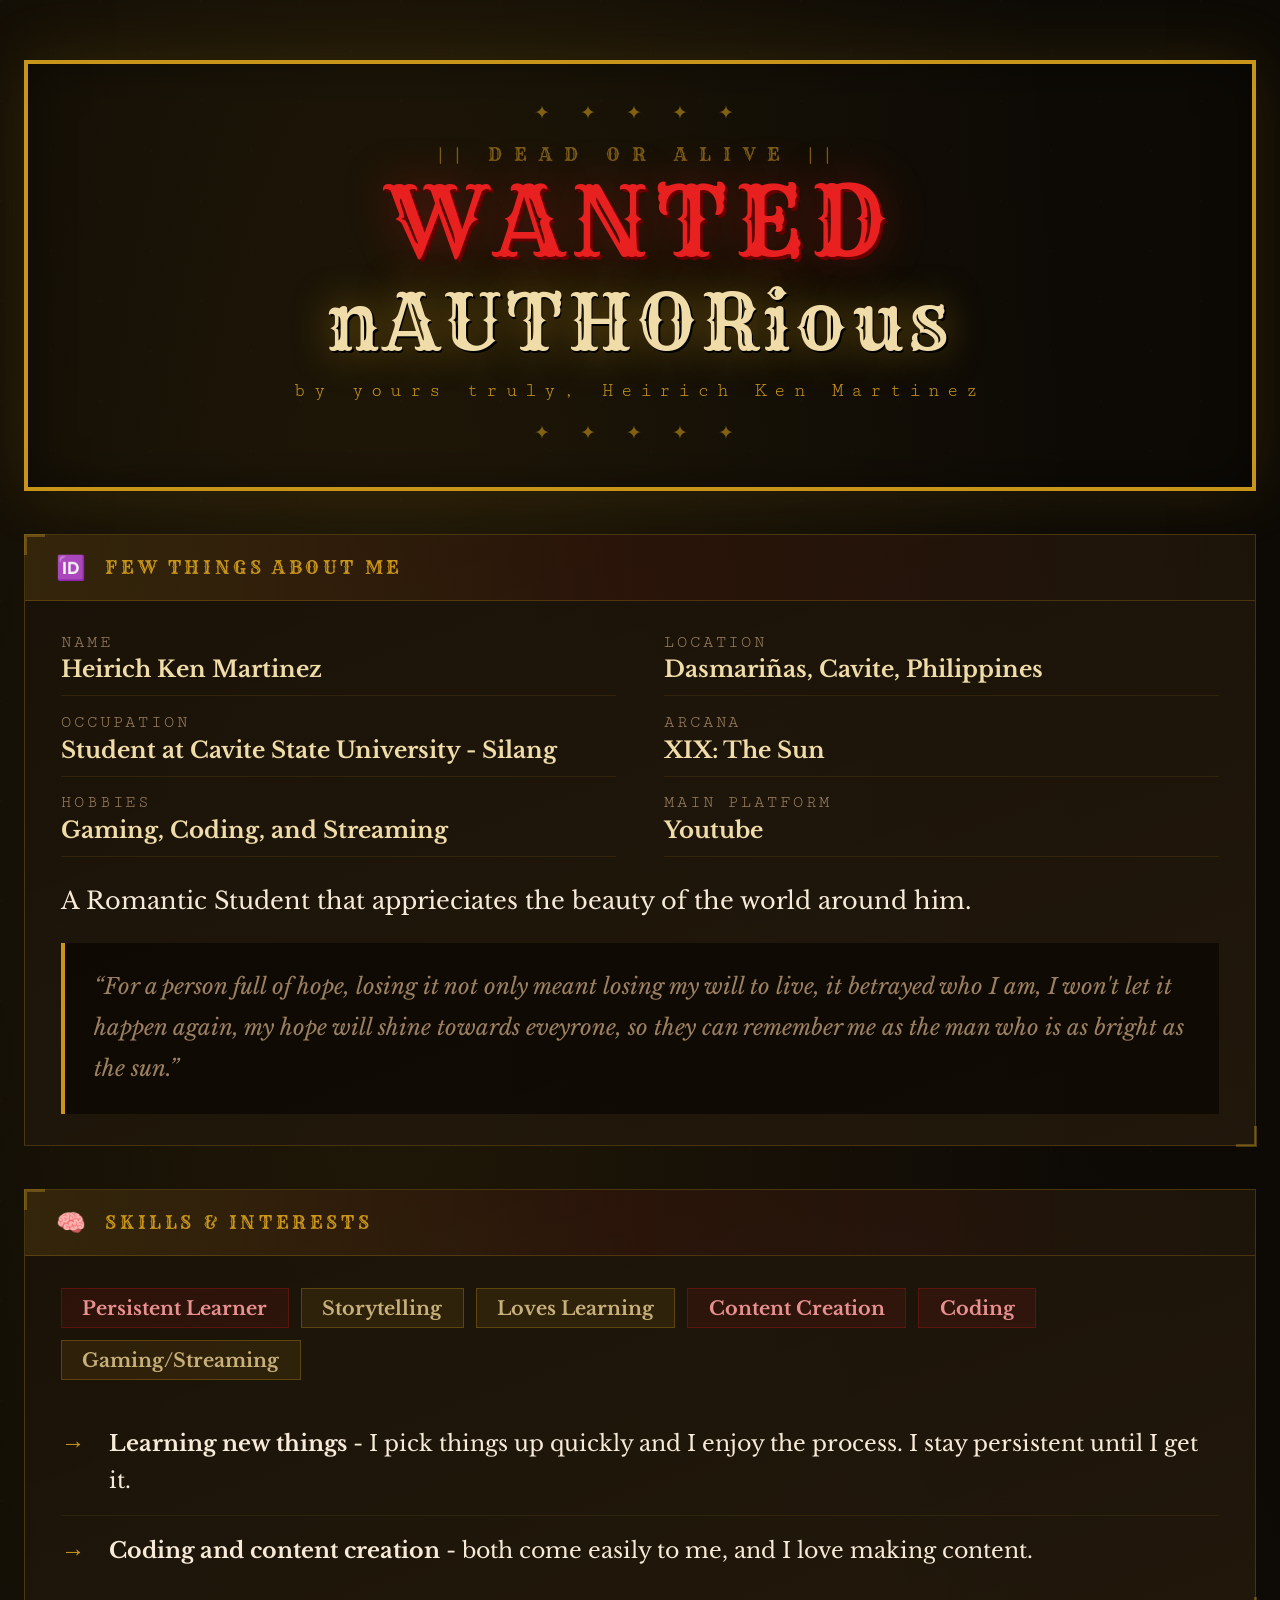
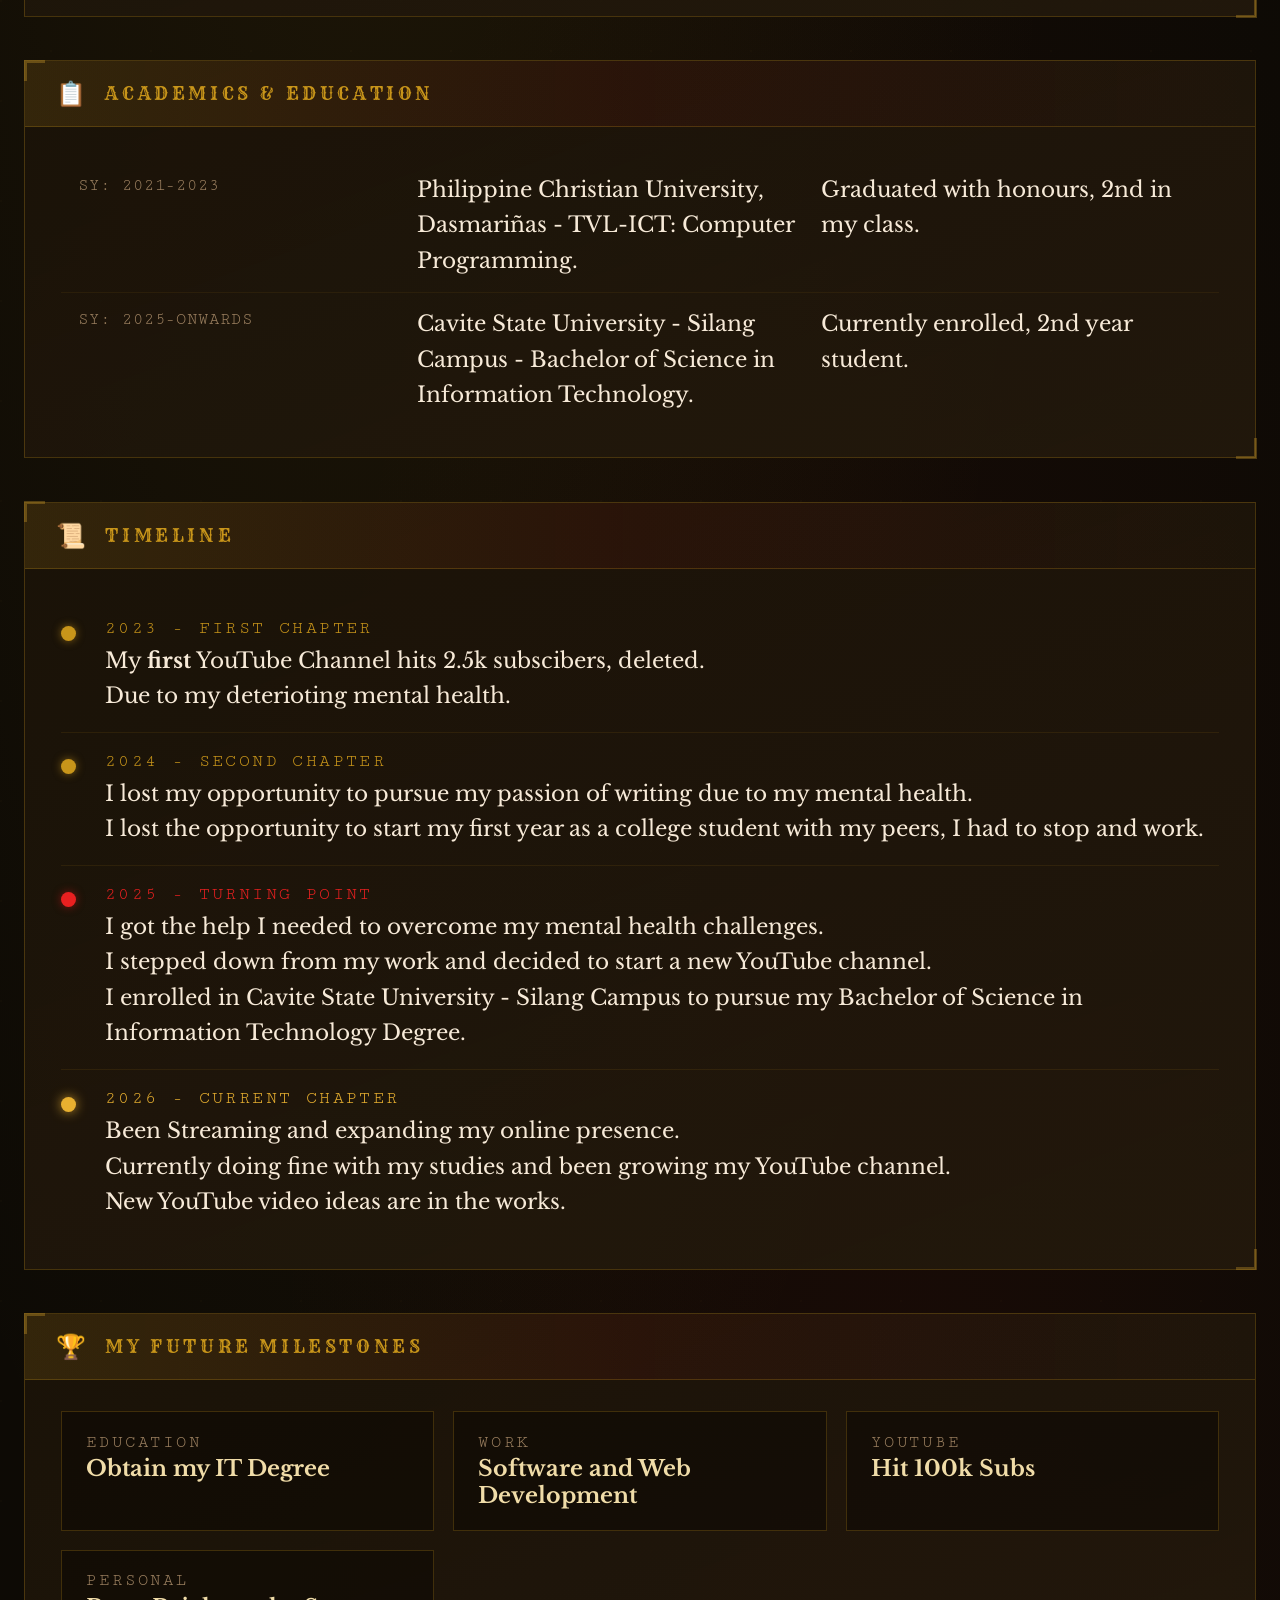
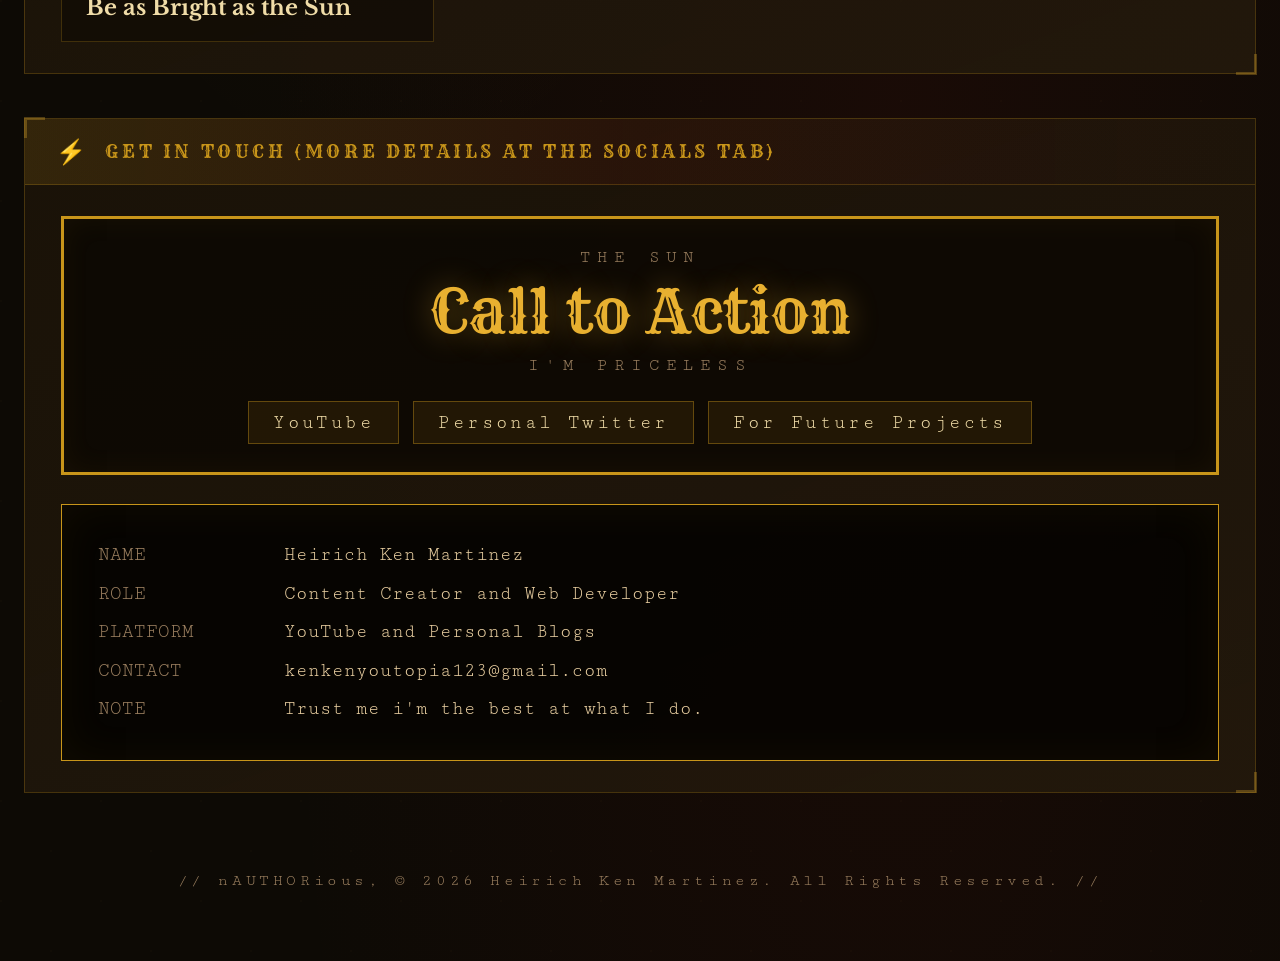
==== commit 78b97be9: "Added Streams Page + Fixes" ====
--- a/index.html
+++ b/index.html
@@ -204,7 +204,7 @@
             <section class="section" aria-labelledby="contact-title">
                 <div class="section-header">
                     <span class="section-icon" aria-hidden="true">⚡</span>
-                    <h2 class="section-title" id="contact-title">Get in Touch</h2>
+                    <h2 class="section-title" id="contact-title">Get in Touch (More details at the socials tab)</h2>
                 </div>
                 <div class="section-body">
                     <div class="cta-card">
--- a/styles/style.css
+++ b/styles/style.css
@@ -183,6 +183,7 @@
 html {
     scroll-behavior: smooth;
 }
+
 .container,
 .stack {
     display: flex;
@@ -783,4 +784,41 @@
 .social-link:hover .social-arrow {
     color: var(--gold-bright);
     transform: translate(2px, -2px);
+}
+
+@media (max-width: 720px) {
+    .flex-grid.cols-3 {
+        --cols: 2;
+    }
+}
+
+@media (max-width: 520px) {
+
+    .flex-grid,
+    .flex-grid.cols-3 {
+        --cols: 1;
+    }
+
+    .section-body {
+        padding: 1rem;
+    }
+
+    .author,
+    .tagline {
+        letter-spacing: 0.15rem;
+    }
+}
+
+.social-grid>li {
+    min-width: 0;
+}
+
+.social-handle {
+    overflow-wrap: anywhere;
+}
+
+@media (max-width: 520px) {
+    .social-handle {
+        letter-spacing: 0.02rem;
+    }
 }
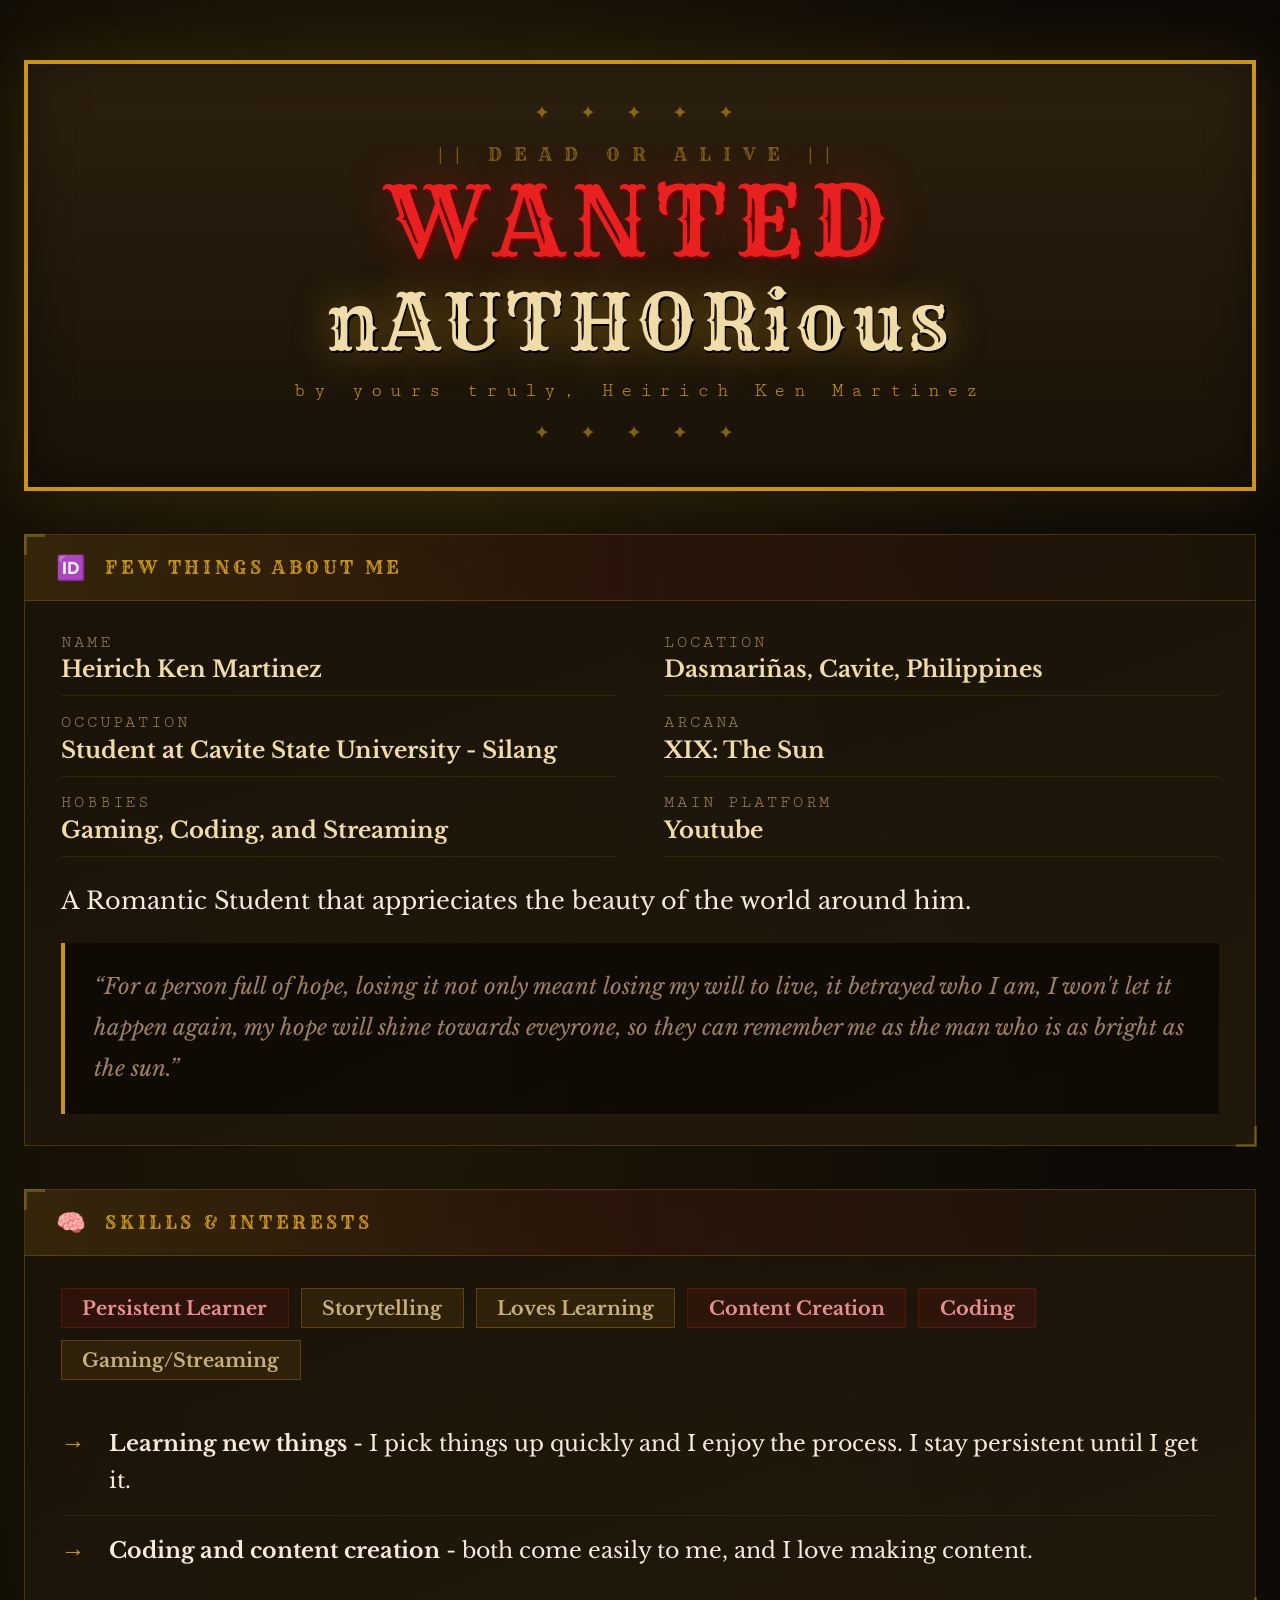
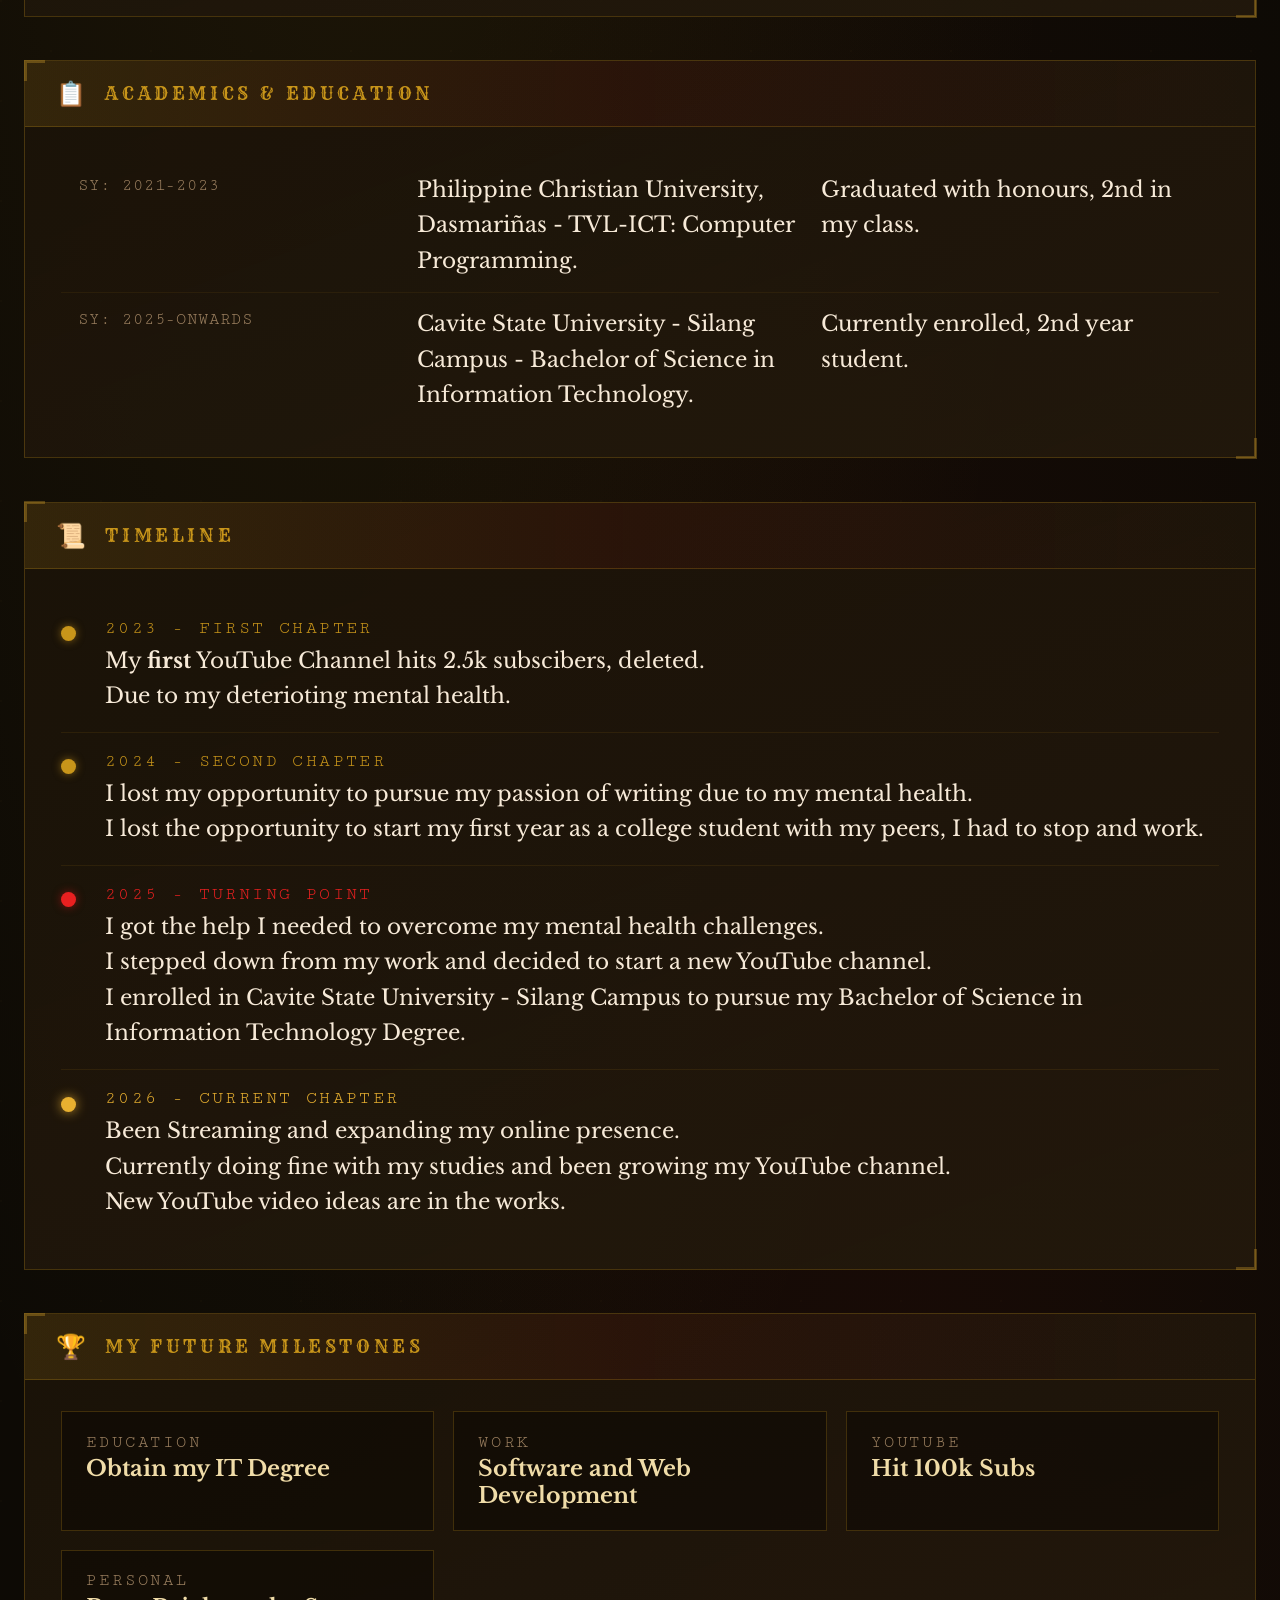
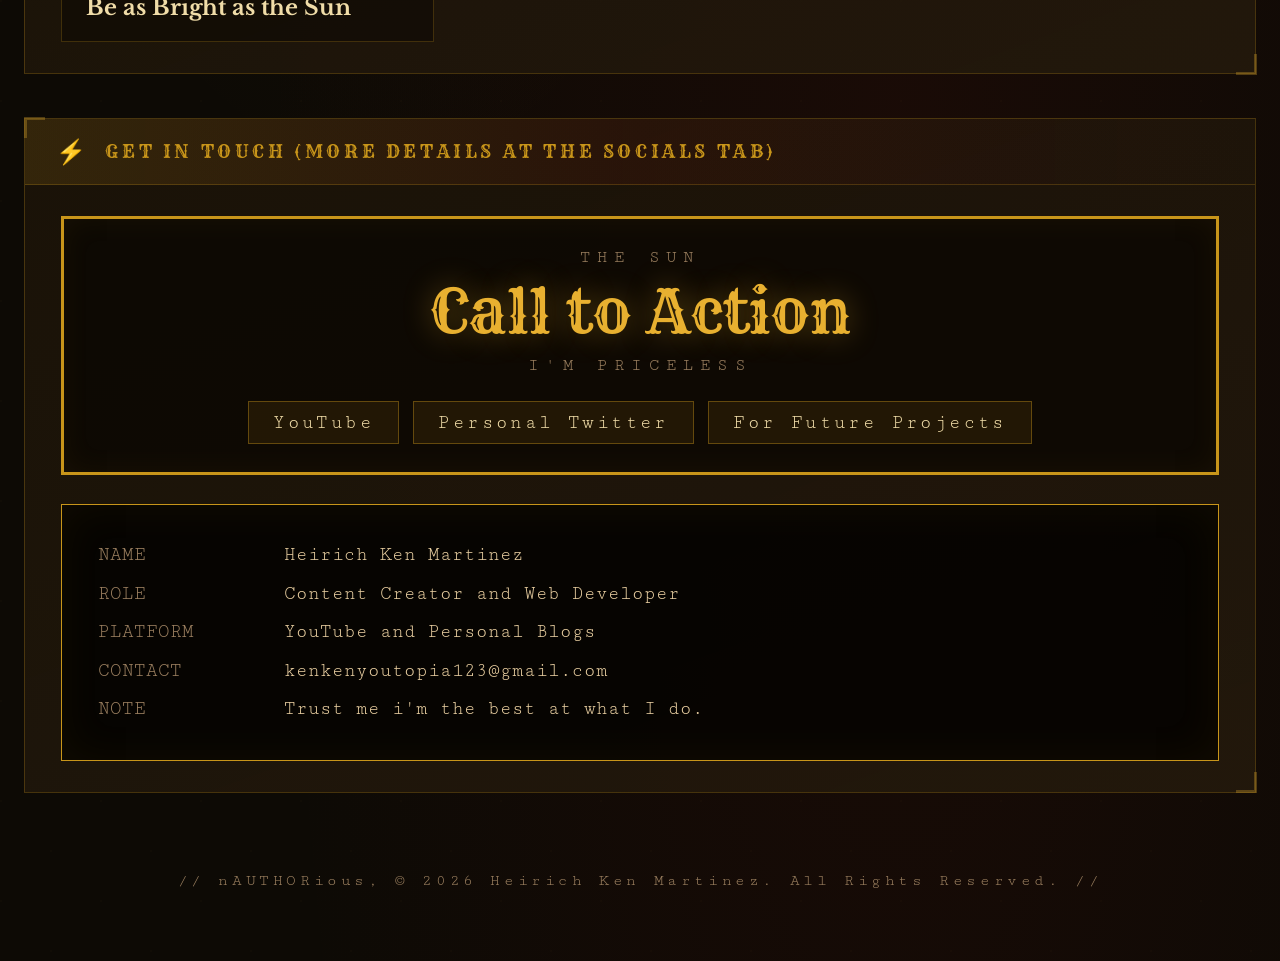
==== commit cdad18ae: "Fixes + Adjustments" ====
--- a/index.html
+++ b/index.html
@@ -12,6 +12,7 @@
         href="https://fonts.googleapis.com/css2?family=Rye&family=Libre+Baskerville:ital,wght@0,400;0,700;1,400&family=Cutive+Mono&display=swap"
         rel="stylesheet">
     <link rel="stylesheet" href="styles/style.css">
+    <link rel="icon" type="image/svg+xml" href="Favicon.svg">
 </head>
 
 <body>
--- a/styles/style.css
+++ b/styles/style.css
@@ -1,6 +1,6 @@
 :root {
     --parchment-dark: #0d0a05;
-    --parchment-mis: #1a1208;
+    --parchment-mid: #1a1208;
     --parchment-panel: #2c1f0e;
     --gold: #c8951a;
     --gold-bright: #e8b030;
@@ -66,10 +66,36 @@
         padding: 1rem;
     }
 
+    .social-handle {
+        letter-spacing: 0.02rem;
+    }
+
+    .author,
+    .tagline {
+        letter-spacing: 0.15rem;
+    }
+
     .banner-subtitle,
     .banner-tagline {
         letter-spacing: 0.15rem;
     }
+
+    body.wide .tile-grid {
+        --tcols: 1;
+        --tgap: 1rem;
+    }
+
+    body.wide .tile-title {
+        font-size: 1.05rem;
+    }
+
+    body.wide .tile-info {
+        padding: 0.9rem 1rem;
+    }
+
+    body.wide .tile-meta {
+        font-size: 0.75rem;
+    }
 }
 
 @media (prefers-reduced-motion: reduce) {
@@ -79,6 +105,66 @@
 
     * {
         transition: none !important;
+    }
+}
+
+@media (max-width: 1100px) {
+    .tile-grid {
+        --tcols: 3;
+    }
+
+    body.wide .tile-grid {
+        --tcols: 3;
+    }
+}
+
+@media (max-width: 760px) {
+    body.wide .tile-grid {
+        --tcols: 2;
+        --tgap: 0.7rem;
+    }
+
+    .tile-grid {
+        --tcols: 2;
+        --tgap: 0.7rem;
+    }
+
+    .tile-title {
+        font-size: 0.85rem;
+    }
+
+    .tile-info {
+        padding: 0.6rem 0.7rem;
+    }
+}
+
+@media (min-width: 1200px) and (max-width: 1520px) {
+    body.wide nav.site-nav {
+        position: static;
+        width: auto;
+        margin: 0 0 1.5rem;
+    }
+
+    body.wide nav.site-nav ul {
+        flex-direction: row;
+        flex-wrap: wrap;
+        justify-content: center;
+    }
+}
+
+@media (max-width: 600px) {
+    .board-note {
+        margin-left: 0;
+        text-align: left;
+    }
+
+    .post.reply {
+        margin-left: 0.75rem;
+    }
+
+    .post-img {
+        max-width: 130px;
+        max-height: 130px;
     }
 }
 
@@ -786,28 +872,6 @@
     transform: translate(2px, -2px);
 }
 
-@media (max-width: 720px) {
-    .flex-grid.cols-3 {
-        --cols: 2;
-    }
-}
-
-@media (max-width: 520px) {
-
-    .flex-grid,
-    .flex-grid.cols-3 {
-        --cols: 1;
-    }
-
-    .section-body {
-        padding: 1rem;
-    }
-
-    .author,
-    .tagline {
-        letter-spacing: 0.15rem;
-    }
-}
 
 .social-grid>li {
     min-width: 0;
@@ -817,8 +881,604 @@
     overflow-wrap: anywhere;
 }
 
-@media (max-width: 520px) {
-    .social-handle {
-        letter-spacing: 0.02rem;
-    }
+/*Streams + Latest Vids*/
+
+body.wide {
+    --max-width: 55rem;
+}
+
+body.wide .tile-grid>li:nth-child(n + 5) {
+    display: none;
+}
+
+body.wide .stack {
+    gap: 2.6rem;
+}
+
+.page-hero {
+    display: flex;
+    flex-direction: column;
+    align-items: flex-start;
+    gap: 0.5rem;
+    padding-bottom: 1.5rem;
+    border-bottom: 1px solid var(--border);
+}
+
+.hero-eyebrow {
+    font-family: var(--font-mono);
+    font-size: 0.8rem;
+    letter-spacing: 0.4rem;
+    text-transform: uppercase;
+    color: var(--gold);
+}
+
+.hero-title {
+    font-family: var(--font-display);
+    font-size: clamp(2.6rem, 8vw, 5rem);
+    font-weight: 400;
+    line-height: 1;
+    letter-spacing: 0.04em;
+    color: var(--cream);
+    text-shadow: 1px 1px 0 #000, 0 0 25px rgba(200, 149, 26, 0.5);
+}
+
+.hero-sub {
+    max-width: 40rem;
+    line-height: 1.7;
+    color: var(--cream-dim);
+}
+
+
+.strip {
+    display: flex;
+    flex-direction: column;
+    gap: 1rem;
+}
+
+.strip-head {
+    display: flex;
+    flex-wrap: wrap;
+    align-items: baseline;
+    justify-content: space-between;
+    gap: 0.3rem 1rem;
+}
+
+.strip-title {
+    font-family: var(--font-display);
+    font-size: clamp(1.2rem, 3vw, 1.7rem);
+    font-weight: 400;
+    letter-spacing: 0.06em;
+    color: var(--gold);
+}
+
+.strip-link {
+    font-family: var(--font-mono);
+    font-size: 0.8rem;
+    letter-spacing: 0.12rem;
+    text-transform: uppercase;
+    text-decoration: none;
+    color: var(--cream-dim);
+}
+
+.strip-link:hover {
+    color: var(--gold-bright);
+}
+
+.tile-grid {
+    --tcols: 4;
+    --tgap: 1rem;
+    display: flex;
+    flex-wrap: wrap;
+    gap: var(--tgap);
+    list-style: none;
+}
+
+.tile-grid>li {
+    flex: 0 0 calc((100% - (var(--tcols) - 1) * var(--tgap)) / var(--tcols));
+    min-width: 0;
+}
+
+.tile {
+    position: relative;
+    display: block;
+    aspect-ratio: 1 / 1;
+    overflow: hidden;
+    border: 1px solid var(--border);
+    background: rgba(10, 7, 2, 0.8);
+    text-decoration: none;
+    color: inherit;
+    transition: border-color 0.2s;
+}
+
+.tile-img {
+    position: absolute;
+    inset: 0;
+    width: 100%;
+    height: 100%;
+    object-fit: cover;
+    transition: transform 0.35s;
+}
+
+.tile::after {
+    content: '';
+    position: absolute;
+    inset: 0;
+    background: linear-gradient(to top, rgba(8, 5, 1, 0.92) 0%, rgba(8, 5, 1, 0.35) 55%, transparent 100%);
+}
+
+.tile-info {
+    position: absolute;
+    right: 0;
+    bottom: 0;
+    left: 0;
+    z-index: 2;
+    display: flex;
+    flex-direction: column;
+    gap: 0.2rem;
+    padding: 0.8rem 0.9rem;
+}
+
+.tile-title {
+    display: -webkit-box;
+    overflow: hidden;
+    -webkit-box-orient: vertical;
+    -webkit-line-clamp: 3;
+    line-clamp: 3;
+    font-size: 0.95rem;
+    font-weight: 700;
+    line-height: 1.35;
+    color: var(--ink);
+}
+
+.tile-meta {
+    font-family: var(--font-mono);
+    font-size: 0.7rem;
+    letter-spacing: 0.08rem;
+    color: var(--cream-dim);
+}
+
+.tile-tag {
+    position: absolute;
+    top: 0.6rem;
+    left: 0.6rem;
+    z-index: 2;
+    padding: 0.1rem 0.5rem;
+    border: 1px solid rgba(232, 176, 48, 0.5);
+    background: rgba(8, 5, 1, 0.8);
+    font-family: var(--font-mono);
+    font-size: 0.62rem;
+    letter-spacing: 0.15rem;
+    text-transform: uppercase;
+    color: var(--gold-bright);
+}
+
+.tile-tag--live {
+    border-color: rgba(232, 32, 32, 0.6);
+    color: var(--red-soft);
+}
+
+.tile-play {
+    position: absolute;
+    top: 50%;
+    left: 50%;
+    z-index: 2;
+    display: flex;
+    align-items: center;
+    justify-content: center;
+    width: 3rem;
+    height: 3rem;
+    margin: -1.5rem 0 0 -1.5rem;
+    border: 2px solid var(--gold-bright);
+    border-radius: 50%;
+    background: rgba(8, 5, 1, 0.55);
+    font-size: 1rem;
+    color: var(--gold-bright);
+    opacity: 0;
+    transform: scale(0.85);
+    transition: opacity 0.2s, transform 0.2s;
+}
+
+.tile:hover,
+.tile:focus-visible {
+    border-color: var(--gold);
+}
+
+.tile:hover .tile-img,
+.tile:focus-visible .tile-img {
+    transform: scale(1.06);
+}
+
+.tile:hover .tile-play,
+.tile:focus-visible .tile-play {
+    opacity: 1;
+    transform: scale(1);
+}
+
+.tweet-grid {
+    display: flex;
+    flex-wrap: wrap;
+    align-items: stretch;
+    gap: 1rem;
+}
+
+.tweet-grid .twitter-tweet {
+    flex: 1 1 20rem;
+    max-width: 34rem;
+    margin: 0 !important;
+}
+
+blockquote.twitter-tweet {
+    padding: 1rem 1.2rem;
+    border: 1px solid var(--border);
+    border-left: 3px solid var(--gold);
+    background: linear-gradient(160deg, rgba(26, 18, 8, 0.95), rgba(36, 26, 12, 0.85));
+    font-family: var(--font-body);
+    font-size: 0.9rem;
+    line-height: 1.75;
+    color: var(--cream-soft);
+    box-shadow: inset 0 0 20px rgba(0, 0, 0, 0.35);
+}
+
+blockquote.twitter-tweet p {
+    margin-bottom: 0.6rem;
+}
+
+blockquote.twitter-tweet a {
+    font-family: var(--font-mono);
+    font-size: 0.75rem;
+    letter-spacing: 0.08rem;
+    text-decoration: none;
+}
+
+/* Popup video player */
+.player {
+    width: min(94vw, 72rem, calc((100vh - 5rem) * 16 / 9));
+    margin: auto;
+    padding: 0;
+    border: 2px solid var(--gold);
+    background: #050301;
+    color: var(--ink);
+    box-shadow: 0 0 60px rgba(200, 149, 26, 0.25);
+}
+
+.player::backdrop {
+    background: rgba(5, 3, 1, 0.88);
+}
+
+.player-bar {
+    display: flex;
+    align-items: center;
+    justify-content: space-between;
+    gap: 1rem;
+    padding: 0.5rem 0.8rem;
+    border-bottom: 1px solid var(--border);
+}
+
+.player-label {
+    font-family: var(--font-mono);
+    font-size: 0.75rem;
+    letter-spacing: 0.2rem;
+    text-transform: uppercase;
+    color: var(--gold);
+}
+
+.player-close {
+    padding: 0.3rem 0.8rem;
+    border: 1px solid rgba(200, 149, 26, 0.4);
+    background: rgba(200, 149, 26, 0.1);
+    font-family: var(--font-mono);
+    font-size: 0.75rem;
+    letter-spacing: 0.1rem;
+    text-transform: uppercase;
+    color: var(--cream);
+    cursor: pointer;
+}
+
+.player-close:hover {
+    border-color: var(--gold-bright);
+    background: rgba(200, 149, 26, 0.25);
+}
+
+.player-frame {
+    aspect-ratio: 16 / 9;
+}
+
+.player-frame iframe {
+    display: block;
+    width: 100%;
+    height: 100%;
+    border: 0;
+}
+
+body:has(.player[open]) {
+    overflow: hidden;
+}
+
+/*Project Pages*/
+
+.board {
+    display: flex;
+    flex-direction: column;
+    gap: 1.4rem;
+}
+
+.board-bar {
+    display: flex;
+    flex-wrap: wrap;
+    align-items: center;
+    gap: 0.6rem;
+    padding: 0.9rem 1.2rem;
+    border: 1px solid var(--border);
+    background: linear-gradient(160deg, rgba(26, 18, 8, 0.95), rgba(36, 26, 12, 0.85));
+}
+
+.board-note {
+    margin-left: auto;
+    font-family: var(--font-mono);
+    font-size: 0.72rem;
+    line-height: 1.5;
+    text-align: right;
+    color: var(--ink-dim);
+}
+
+.board-btn,
+.post-link {
+    padding: 0.4rem 0.9rem;
+    border: 1px solid rgba(200, 149, 26, 0.4);
+    background: rgba(200, 149, 26, 0.12);
+    font-family: var(--font-mono);
+    font-size: 0.75rem;
+    letter-spacing: 0.08rem;
+    text-transform: uppercase;
+    color: var(--cream);
+    cursor: pointer;
+    transition: background 0.2s, border-color 0.2s, color 0.2s;
+}
+
+.board-btn:hover,
+.board-btn:focus-visible,
+.post-link:hover,
+.post-link:focus-visible {
+    border-color: var(--gold-bright);
+    background: rgba(200, 149, 26, 0.25);
+    color: var(--cream);
+}
+
+.post-link {
+    padding: 0.15rem 0.5rem;
+    font-size: 0.68rem;
+}
+
+.post-form {
+    display: flex;
+    flex-direction: column;
+    gap: 0.9rem;
+    padding: 1.2rem 1.4rem;
+    border: 1px solid var(--gold);
+    background: rgba(10, 7, 2, 0.88);
+    box-shadow: inset 0 0 25px rgba(200, 149, 26, 0.06);
+}
+
+.post-form[hidden],
+.board-btn[hidden] {
+    display: none;
+}
+
+.form-row {
+    display: flex;
+    flex-wrap: wrap;
+    align-items: flex-end;
+    gap: 0.8rem;
+}
+
+.post-form label {
+    display: flex;
+    flex: 1 1 12rem;
+    flex-direction: column;
+    gap: 0.35rem;
+    font-family: var(--font-mono);
+    font-size: 0.7rem;
+    letter-spacing: 0.1rem;
+    text-transform: uppercase;
+    color: var(--cream-dim);
+}
+
+.post-form input[type="text"],
+.post-form input[type="password"],
+.post-form textarea,
+.post-form select,
+.status-select {
+    width: 100%;
+    padding: 0.45rem 0.65rem;
+    border: 1px solid var(--border);
+    background: rgba(5, 3, 1, 0.85);
+    font-family: var(--font-body);
+    font-size: 0.88rem;
+    color: var(--ink);
+}
+
+.post-form textarea {
+    min-height: 6.5rem;
+    resize: vertical;
+    line-height: 1.6;
+}
+
+.post-form input[type="file"] {
+    font-family: var(--font-mono);
+    font-size: 0.75rem;
+    color: var(--cream-dim);
+}
+
+.form-hint,
+.form-msg {
+    font-family: var(--font-mono);
+    font-size: 0.72rem;
+    color: var(--ink-dim);
+}
+
+.form-msg {
+    color: var(--gold-bright);
+}
+
+#threads {
+    display: flex;
+    flex-direction: column;
+    gap: 1.5rem;
+}
+
+.thread {
+    display: flex;
+    flex-direction: column;
+    gap: 0.75rem;
+    padding: 1.2rem 1.4rem;
+    border: 1px solid var(--border);
+    background: linear-gradient(160deg, rgba(26, 18, 8, 0.95), rgba(36, 26, 12, 0.85));
+}
+
+.post {
+    display: flex;
+    flex-direction: column;
+    gap: 0.65rem;
+}
+
+.post.reply {
+    margin-left: 1.5rem;
+    padding: 0.85rem 1rem;
+    border: 1px solid rgba(200, 149, 26, 0.18);
+    border-left: 3px solid var(--gold-dim);
+    background: rgba(10, 7, 2, 0.65);
+}
+
+.post.highlight {
+    border-color: var(--gold-bright);
+    box-shadow: 0 0 16px rgba(232, 176, 48, 0.25);
+}
+
+.post-head {
+    display: flex;
+    flex-wrap: wrap;
+    align-items: center;
+    gap: 0.45rem 0.7rem;
+    padding-bottom: 0.45rem;
+    border-bottom: 1px solid rgba(200, 149, 26, 0.12);
+    font-family: var(--font-mono);
+    font-size: 0.75rem;
+}
+
+.post-subject {
+    font-family: var(--font-body);
+    font-size: 0.98rem;
+    font-weight: 700;
+    color: var(--gold-bright);
+}
+
+.post-name {
+    font-weight: 700;
+    color: var(--cream);
+}
+
+.post-time {
+    color: var(--ink-dim);
+}
+
+.post-no {
+    text-decoration: none;
+    color: var(--cream-dim);
+}
+
+.post-no:hover {
+    color: var(--gold-bright);
+}
+
+.status-select {
+    width: auto;
+    padding: 0.15rem 0.45rem;
+    font-family: var(--font-mono);
+    font-size: 0.7rem;
+    text-transform: uppercase;
+}
+
+.post-tools {
+    display: flex;
+    gap: 0.35rem;
+    margin-left: auto;
+}
+
+/* Thumbnail layout so images stay compact until clicked */
+.post-main {
+    display: flex;
+    flex-wrap: wrap;
+    align-items: flex-start;
+    gap: 1rem;
+}
+
+.post-img {
+    flex: 0 0 auto;
+    max-width: 180px;
+    max-height: 180px;
+    width: auto;
+    height: auto;
+    object-fit: cover;
+    border: 1px solid var(--gold-dim);
+    cursor: zoom-in;
+    transition: max-width 0.2s, max-height 0.2s, border-color 0.2s;
+}
+
+.post-img:hover {
+    border-color: var(--gold-bright);
+}
+
+.post-img.expanded {
+    max-width: 100%;
+    max-height: none;
+    cursor: zoom-out;
+}
+
+.post-body {
+    flex: 1 1 16rem;
+    min-width: 0;
+    font-size: 0.92rem;
+    line-height: 1.7;
+    color: var(--ink);
+}
+
+.greentext {
+    color: #8fbc5a;
+}
+
+.quotelink {
+    font-family: var(--font-mono);
+    font-size: 0.82rem;
+    color: var(--red-soft);
+}
+
+.deadlink {
+    font-family: var(--font-mono);
+    font-size: 0.82rem;
+    text-decoration: line-through;
+    color: var(--ink-dim);
+}
+
+.backlinks {
+    display: flex;
+    flex-wrap: wrap;
+    gap: 0.4rem;
+    font-family: var(--font-mono);
+    font-size: 0.7rem;
+    color: var(--ink-dim);
+}
+
+.replies {
+    display: flex;
+    flex-direction: column;
+    gap: 0.65rem;
+}
+
+.empty {
+    padding: 2rem 1rem;
+    border: 1px dashed var(--border);
+    text-align: center;
+    font-family: var(--font-mono);
+    font-size: 0.82rem;
+    color: var(--ink-dim);
 }
